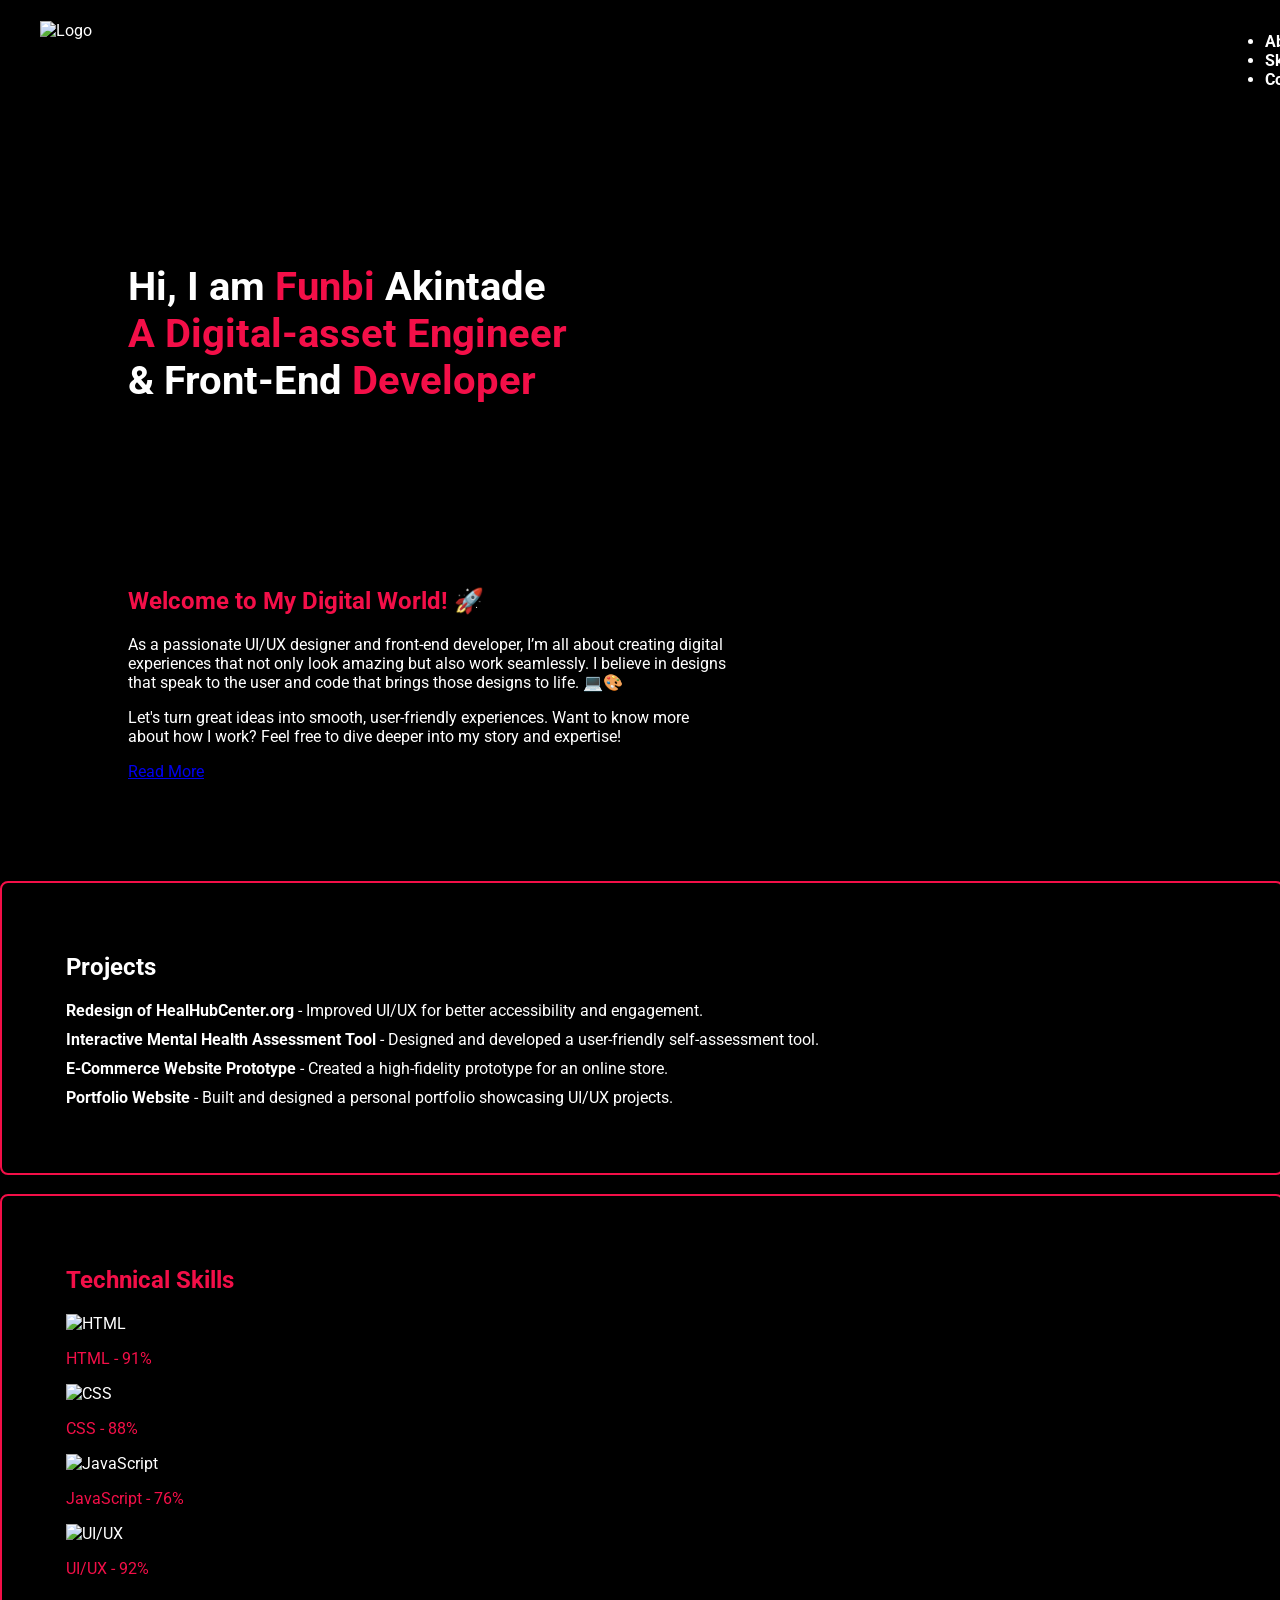
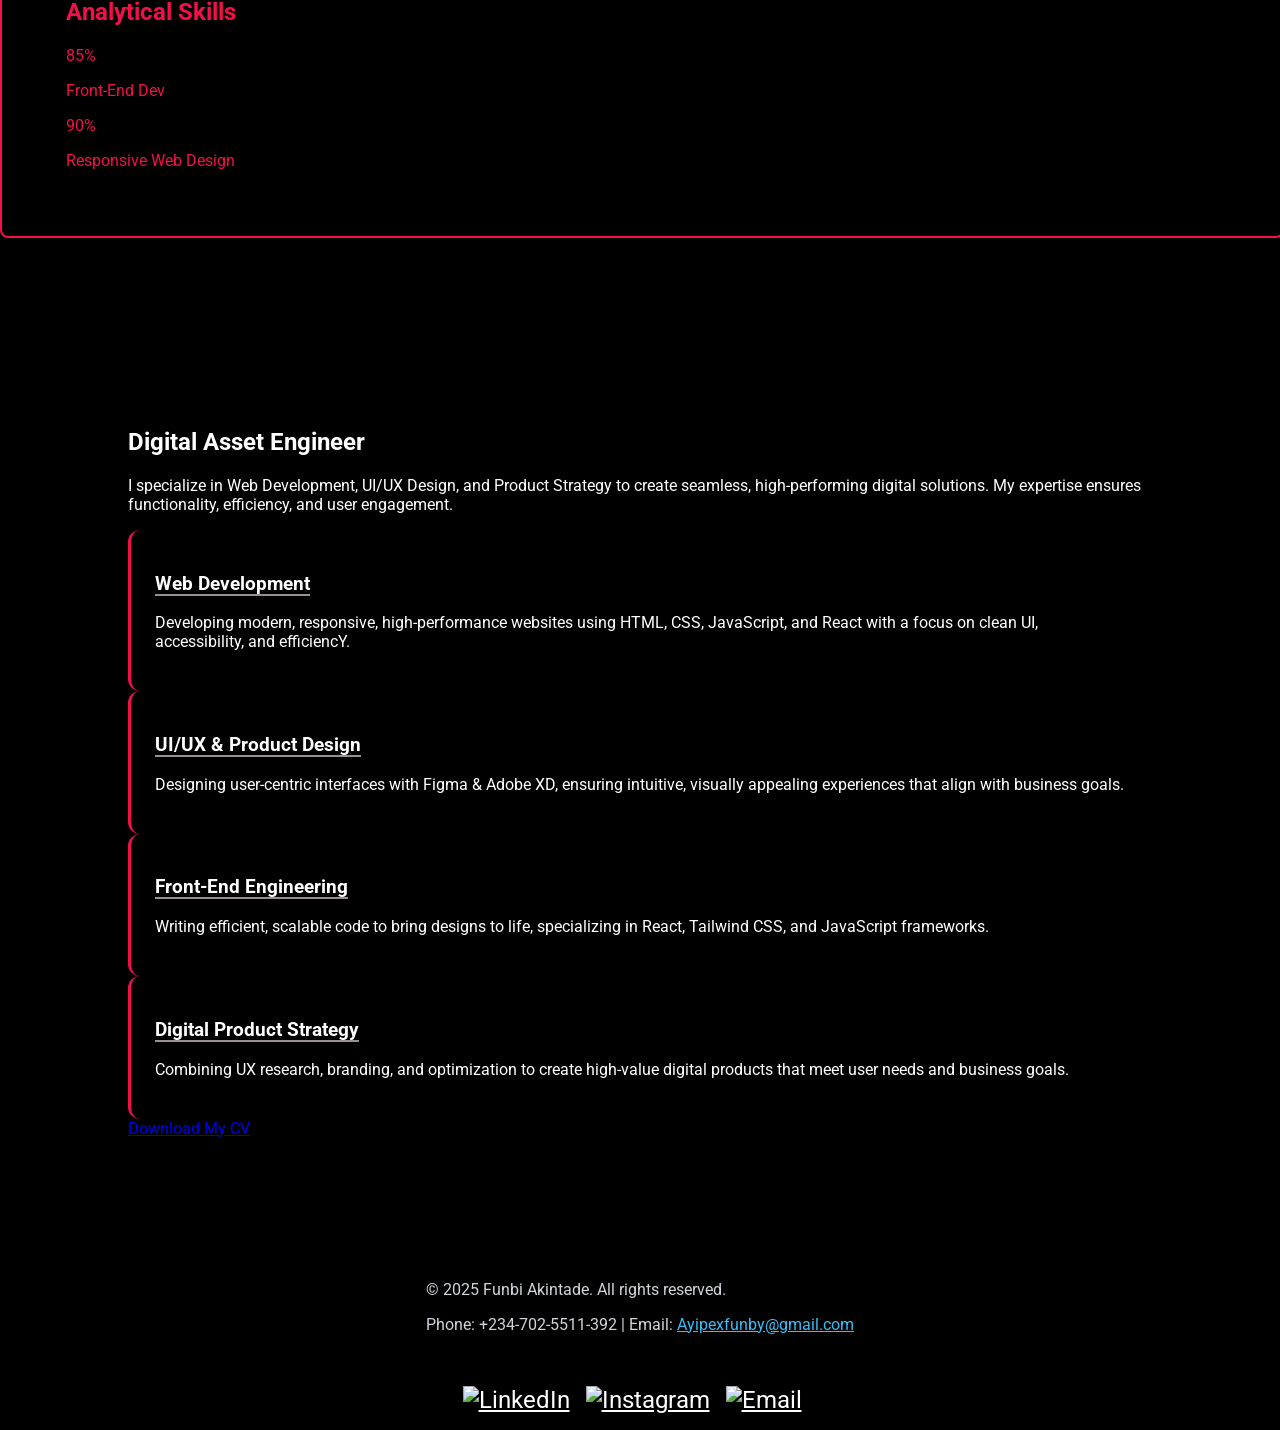
==== index.html @ 84644d9a "Updated CV layout and content in index and contact pages" ====
<!DOCTYPE html>
<html lang="en">

<head>
    <meta charset="UTF-8">
    <meta name="viewport" content="width=device-width, initial-scale=1.0">
    <meta name="description"
        content="Funbi Akintade - Digital Asset Engineer and Front-End Developer specializing in UI/UX and front-end design">
    <title>Funbi Akintade - Digital Assets Engineer</title>
    <link rel="stylesheet" href="https://cdnjs.cloudflare.com/ajax/libs/font-awesome/6.4.2/css/all.min.css">
    <link rel="stylesheet" href="https://fonts.googleapis.com/css2?family=Roboto:wght@300;400;500;700&display=swap">
    <script src="https://cdn.tailwindcss.com"></script>
    <style>
        @keyframes magic3d {
            0% {
                opacity: 0;
                transform: perspective(600px) rotateX(0deg) translateY(20px);
            }

            100% {
                opacity: 1;
                transform: perspective(600px) rotateX(0deg) translateY(0);
            }

        }

        /* Apply the new animation when the element becomes visible */
        .fade-in.visible {
            animation: magic3d 0.8s ease-out forwards;
        }

        html {
            scroll-behavior: smooth;
        }

        body {
            background-color: black;
            color: white;
            margin: 0;
            padding: 0;
            position: relative;
            font-family: 'Roboto', sans-serif;
        }

        .fade-in {
            opacity: 0;
            transform: translateY(20px);
            transition: opacity 0.8s ease-out, transform 0.8s ease-out;
        }

        .fade-in.visible {
            opacity: 1;
            transform: translateY(0);
        }

        .fixed-image-right {
            position: fixed;
            top: 10%;
            right: 5%;
            height: 70vh;
            width: auto;
            z-index: -1;
        }

        section {
            margin-top: 120px;
            padding: 50px 10%;
            text-align: left;
        }

        header {
            position: fixed;
            top: 0;
            width: 100%;
            background-color: black;
            padding: 16px 40px;
            z-index: 20;
            display: flex;
            justify-content: space-between;
            align-items: center;
            box-shadow: 0 4px 6px rgba(0, 0, 0, 0.3);
        }

        header img {
            height: 8rem;
            z-index: 21;
        }

        .navbar-left {
            display: flex;
            align-items: center;
            gap: 1.5rem;
            z-index: 21;
        }

        .navbar-left a {
            text-decoration: none;
            font-weight: bold;
            color: white;
        }

        .navbar-left a:hover {
            color: #f30f48;
        }

        .navbar-right {
            display: flex;
            align-items: center;
            gap: 1.5rem;
            z-index: 21;
        }

        .navbar-right a {
            text-decoration: none;
            font-weight: bold;
            color: white;
        }

        .navbar-right a:hover {
            color: #f30f48;
        }

        .intro-text {
            text-align: left;
            max-width: 700px;
            font-size: 2.5rem;
            font-weight: bold;
        }

        .intro-text .nigeria {
            color: #f30f48;
        }

        #about {
            background-color: black;
            color: white;
            padding: 80px 10%;
            margin-top: 0;
            position: relative;
            overflow: hidden;
            display: flex;
            align-items: flex-start;
            flex-direction: row;
        }

        #about img {
            position: relative;
            left: 0;
            top: 0;
            width: 250px;
            height: 200px;
            object-fit: cover;
            border-radius: 8px;
            box-shadow: 0 4px 6px rgba(0, 0, 0, 0.4);
            margin-right: 40px;
            transition: transform 0.3s ease-in-out;
        }

        #about img:hover {
            transform: scale(1.05);
        }

        #about .text-container {
            max-width: 600px;
        }

        footer {
            background-color: black;
            color: white;
            padding: 16px 40px;
            display: flex;
            justify-content: space-between;
            align-items: center;
            box-shadow: 0 4px 6px rgba(0, 0, 0, 0.3);
            margin-top: 60px;
            height: 80px;
            /* Same height as navbar */
        }

        footer .footer-logo {
            height: 50px;
        }

        footer .social-icons a {
            color: white;
            font-size: 1.5rem;
            margin-right: 1rem;
            transition: color 0.3s ease;
            transform: scale(1);
            transition: transform 0.3s ease, color 0.3s ease;
        }

        footer {
            flex-direction: column;
            align-items: center;
            min-height: 150px;
        }

        footer .social-icons a:hover {
            color: #38bdf8;
            transform: scale(1.2);
        }

        footer .footer-text {
            font-size: 1rem;
            max-width: 600px;
            color: #d1d5db;
        }

        footer .footer-text a {
            color: #38bdf8;
        }

        footer .footer-text a:hover {
            color: #f30f48;
        }

        #skills {
            background-color: #f30f48;
            /* Pink background */
            color: white;
            padding: 50px 5%;
            border-radius: 8px;
            box-shadow: 0 6px 12px rgba(0, 0, 0, 0.5);
            margin-top: 20px;
            width: 90%;
            max-width: 1200px;
            transition: transform 0.3s ease, box-shadow 0.3s ease;
        }

        #projects {
            background-color: #000000;
            /* Pink background */
            color: white;
            padding: 50px 5%;
            border-radius: 8px;
            box-shadow: 0 6px 12px rgba(0, 0, 0, 0.5);
            margin-top: 20px;
            width: 90%;
            max-width: 1200px;
            transition: transform 0.3s ease, box-shadow 0.3s ease;
        }

        #contact {
            background-color: #f30f48;
            /* Pink background */
            color: white;
            padding: 50px 5%;
            border-radius: 8px;
            box-shadow: 0 6px 12px rgba(0, 0, 0, 0.5);
            margin-top: 20px;
            width: 90%;
            max-width: 1200px;
            transition: transform 0.3s ease, box-shadow 0.3s ease;
        }

        .grid div {
            background-color: black;
            padding: 24px;
            border-radius: 12px;
            border-left: 3px solid #f30f48;
            transition: box-shadow 0.3s ease-in-out, transform 0.3s ease-in-out;
        }

        .grid div:hover {
            box-shadow: 0 0 20px #f30f48;
            transform: translateY(-5px);
        }

        .grid div h3 {
            text-decoration: underline;
            text-decoration-color: #998e92;
            text-underline-offset: 4px;
            text-decoration-thickness: 2px;
        }


        #contact:hover {
            transform: translateY(-10px);
            box-shadow: 0 12px 24px rgba(0, 0, 0, 0.6);
        }

        .social-icons {
            display: flex;
            justify-content: flex-start;
            margin-top: 20px;
        }

        .social-icons a {
            color: white;
            font-size: 2rem;
            margin-right: 15px;
            transition: color 0.3s ease;
        }

        .social-icons a:hover {
            color: #38bdf8;
        }

        .left-aligned-section {
            text-align: left;
            max-width: 700px;
        }

        .illuminate {

            box-shadow: 0 0 20px rgba(243, 15, 72, 0.6);
            transition: box-shadow 0.3s ease, transform 0.3s ease;
        }

        .illuminate:hover {
            /* Enhanced glow on hover */
            box-shadow: 0 0 30px rgba(243, 15, 72, 0.8);
            transform: translateY(-10px) scale(1.02);
        }

        /* Add some spacing around the text */
        #skills ul,
        #projects ul {
            list-style: none;
            padding: 0;
        }

        #skills li,
        #projects li {
            margin-bottom: 10px;
        }

        .fixed-image-right {
            position: fixed;
            top: 15%;
            right: 2%;
            height: 77vh;
            width: auto;
            z-index: -1;
        }

        /* For devices with width 768px or less */
        @media (max-width: 768px) {
            .fixed-image-right {
                height: 50vh;
                /* Reduced height for mobile */
                top: 20%;
                /* Adjust top position if needed */
                right: 5%;
                /* Adjust right position if needed */
            }
        }
    </style>
</head>

<body class="bg-black text-white">
    <header class="flex justify-between items-center transition-all">
        <div class="navbar-left">
            <img src="img/Black And White Minimalist Typography Personal Logo (1).png" alt="Logo" class="navbar-img"
                style="height: 5rem;">
        </div>
        <div class="navbar-right">
            <nav>
                <ul class="flex space-x-6">
                    <li><a href="about.html" class="text-white hover:text-blue-500 font-bold">About</a></li>
                    <li><a href="skill.html" class="text-white hover:text-blue-500 font-bold">Skills</a></li>
                    <li><a href="contact.html" class="text-white hover:text-blue-500 font-bold">Contact</a></li>
                </ul>
            </nav>

        </div>
    </header>


    <div class="absolute inset-0 bg-cover bg-center opacity-30 filter blur-sm"
        style="background-image: url('img/Empower\ Your\ Hustle_\ Boss\ Babe\ Aesthetic\ Inspiration✨💻.jpg');"></div>
    <div class="relative z-10 slide-up">
        <h1 class="text-5xl font-bold text-[#f30f48] mb-4 animate-pulse">Skills &amp; Expertise</h1>
        <p class="text-lg max-w-3xl mx-auto">



        <section class="h-[60vh] flex items-center justify-start pl-10">
            <h1 class="intro-text text-4xl md:text-5xl lg:text-6xl">
                Hi, I am <span class="nigeria">Funbi</span> <span class="text-white">Akintade</span><br>
                <span class="nigeria">A Digital-asset Engineer</span><br>
                & <span class="text-white">Front-End</span> <span class="nigeria">Developer</span>
            </h1>
        </section>

        <section id="about"
            class="fade-in relative w-full max-w-4xl mx-auto my-10 p-6 border-2 rounded-lg bg-gray-900/70 transition-transform transform hover:-translate-y-1 hover:shadow-xl"
            style="border-color: #f30f48;">

            <div class="text-container text-center md:text-left">
                <h2 class="text-3xl font-bold" style="color: #f30f48;">Welcome to My Digital World! 🚀</h2>

                <p class="text-lg mb-4">
                    As a passionate UI/UX designer and front-end developer, I’m all about creating digital experiences
                    that
                    not only look amazing but also work seamlessly. I believe in designs that speak to the user and code
                    that brings those designs to life. 💻🎨
                </p>
                <p class="text-lg mb-4">
                    Let's turn great ideas into smooth, user-friendly experiences. Want to know more about how I work?
                    Feel
                    free to dive deeper into my story and expertise!
                </p>
                <div class="mt-6">
                    <a href="about.html"
                        class="px-6 py-2 text-white font-semibold rounded-lg bg-[#f30f48] hover:bg-[#e02036] transition-colors">Read
                        More</a>

                </div>
            </div>
        </section>



        <section id="projects" class="left-aligned-section fade-in"
            style="border: 2px solid #f30f48; padding: 50px 5%; border-radius: 8px;">
            <h2 class="text-2xl font-semibold mb-4">Projects</h2>
            <ul class="space-y-3">
                <li><strong>Redesign of HealHubCenter.org</strong> - Improved UI/UX for better accessibility and
                    engagement.
                </li>
                <li><strong>Interactive Mental Health Assessment Tool</strong> - Designed and developed a user-friendly
                    self-assessment tool.</li>
                <li><strong>E-Commerce Website Prototype</strong> - Created a high-fidelity prototype for an online
                    store.
                </li>
                <li><strong>Portfolio Website</strong> - Built and designed a personal portfolio showcasing UI/UX
                    projects.
                </li>
            </ul>
        </section>
        <section id="skills" class="fade-in"
            style="background-color: black; border: 2px solid #f30f48; padding: 50px 5%; border-radius: 8px;">
            <div class="flex flex-col md:flex-row gap-10">
                <!-- Left Column: Technical Skills -->
                <div class="w-full md:w-1/2">
                    <h2 class="text-3xl font-bold mb-4 border-b-2 border-[#f30f48] inline-block"
                        style="color: #f30f48;">
                        Technical Skills</h2>
                    <div class="space-y-6">
                        <!-- HTML Skill -->
                        <div class="flex items-center space-x-4">
                            <div class="w-10 h-10 flex items-center justify-center bg-gray-700 rounded-full">
                                <img src="img/html.png" alt="HTML" class="w-6 h-6">
                            </div>
                            <div class="w-full">
                                <p class="font-bold" style="color: #f30f48;">HTML - 91%</p>
                                <div class="w-full bg-gray-600 rounded-full h-2">
                                    <div class="bg-[#f30f48] h-2 rounded-full" style="width: 91%;"></div>
                                </div>
                            </div>
                        </div>
                        <!-- CSS Skill -->
                        <div class="flex items-center space-x-4">
                            <div class="w-10 h-10 flex items-center justify-center bg-gray-700 rounded-full">
                                <img src="img/css.png" alt="CSS" class="w-6 h-6">
                            </div>
                            <div class="w-full">
                                <p class="font-bold" style="color: #f30f48;">CSS - 88%</p>
                                <div class="w-full bg-gray-600 rounded-full h-2">
                                    <div class="bg-[#f30f48] h-2 rounded-full" style="width: 88%;"></div>
                                </div>
                            </div>
                        </div>
                        <!-- JavaScript Skill -->
                        <div class="flex items-center space-x-4">
                            <div class="w-10 h-10 flex items-center justify-center bg-gray-700 rounded-full">
                                <img src="img/javascript.png" alt="JavaScript" class="w-6 h-6">
                            </div>
                            <div class="w-full">
                                <p class="font-bold" style="color: #f30f48;">JavaScript - 76%</p>
                                <div class="w-full bg-gray-600 rounded-full h-2">
                                    <div class="bg-[#f30f48] h-2 rounded-full" style="width: 76%;"></div>
                                </div>
                            </div>
                        </div>
                        <!-- UI/UX Skill -->
                        <div class="flex items-center space-x-4">
                            <div class="w-10 h-10 flex items-center justify-center bg-gray-700 rounded-full">
                                <img src="img/uiux.png" alt="UI/UX" class="w-6 h-6">
                            </div>
                            <div class="w-full">
                                <p class="font-bold" style="color: #f30f48;">UI/UX - 92%</p>
                                <div class="w-full bg-gray-600 rounded-full h-2">
                                    <div class="bg-[#f30f48] h-2 rounded-full" style="width: 92%;"></div>
                                </div>
                            </div>
                        </div>
                    </div>
                </div>
                <!-- Right Column: Analytical Skills -->
                <div class="w-full;// md:w-1/3">
                    <h2 class="text-3xl font-bold mb-4 border-b-2 border-[#f30f48] inline-block"
                        style="color: #f30f48;">
                        Analytical Skills</h2>
                    <div class="flex flex-wrap gap-6">
                        <!-- Skill Circle 1: Front-End Dev -->
                        <div class="flex flex-col items-center">
                            <div
                                class="w-20 h-20 rounded-full border-2 border-[#f30f48] shadow-xl flex items-center justify-center">
                                <span class="font-bold" style="color: #f30f48;">85%</span>
                            </div>
                            <p class="mt-2" style="color: #f30f48;">Front-End Dev</p>
                        </div>
                        <!-- Skill Circle 2: Responsive Web Design -->
                        <div class="flex flex-col items-center">
                            <div
                                class="w-20 h-20 rounded-full border-2 border-[#f30f48] shadow-xl flex items-center justify-center">
                                <span class="font-bold" style="color: #f30f48;">90%</span>
                            </div>
                            <p class="mt-2" style="color: #f30f48;">Responsive Web Design</p>
                        </div>
                    </div>
                </div>
            </div>
        </section>
        <!-- Digital Asset Engineer Section -->
        <section id="digital-asset-engineer" class="fade-in relative">

            <h2 class="text-4xl font-bold text-white text-center mb-6 uppercase tracking-wide">
                Digital Asset Engineer
            </h2>

            <p class="text-lg text-gray-300 text-center leading-relaxed max-w-3xl mx-auto">
                I specialize in Web Development, UI/UX Design, and Product Strategy to create seamless, high-performing
                digital solutions. My expertise ensures functionality, efficiency, and user engagement.
            </p>

            <!-- Expertise Section -->
            <div class="mt-8 grid grid-cols-1 md:grid-cols-2 gap-6 text-gray-300 text-lg">

                <div class="bg-black p-6 rounded-lg shadow-md border-l-2 border-[#f30f48]">
                    <h3 class="text-xl font-semibold text-white mb-2">Web Development</h3>
                    <p>
                        Developing modern, responsive, high-performance websites using HTML, CSS, JavaScript, and
                        React with a focus on clean UI, accessibility, and efficiencY.
                    </p>
                </div>

                <div class="bg-black p-6 rounded-lg shadow-md border-l-2 border-[#f30f48]">
                    <h3 class="text-xl font-semibold text-white mb-2">UI/UX & Product Design</h3>
                    <p>
                        Designing user-centric interfaces with Figma & Adobe XD, ensuring intuitive, visually
                        appealing experiences that align with business goals.
                    </p>
                </div>


                <div class="bg-black p-6 rounded-lg shadow-md border-l-2 border-[#f30f48]">
                    <h3 class="text-xl font-semibold text-white mb-2">Front-End Engineering</h3>
                    <p>
                        Writing efficient, scalable code to bring designs to life, specializing in React, Tailwind
                        CSS, and JavaScript frameworks.
                    </p>
                </div>


                <div class="bg-black p-6 rounded-lg shadow-md border-l-2 border-[#f30f48]">
                    <h3 class="text-xl font-semibold text-white mb-2">Digital Product Strategy</h3>
                    <p>
                        Combining UX research, branding, and optimization to create high-value digital products that
                        meet user needs and business goals.
                    </p>
                </div>
            </div>


            <div class="text-center mt-8">
                <a href="cv.file/Funbi_Akintade_CV_2025.pdf" download
                    class="inline-block bg-[#f30f48] text-white px-6 py-3 rounded-lg font-semibold hover:bg-[#e02036] transition duration-300">
                    Download My CV
                </a>
            </div>
        </section>


        <footer class="mt-10 bg-black text-center py-2 border-t border-black">
            <div class="footer-text mb-2">
                <p>&copy; 2025 Funbi Akintade. All rights reserved.</p>
                <p>Phone: +234-702-5511-392 | Email: <a href="mailto:Ayipexfunby@gmail.com"
                        class="text-[#f30f48] hover:text-[#f30f48]">Ayipexfunby@gmail.com</a></p>
            </div>
            <div class="social-icons flex justify-center space-x-6">
                <a href="https://www.linkedin.com/in/funbi-akintade-59a4ba237" target="_blank"
                    class="hover:text-[#f30f48]">
                    <img src="https://img.icons8.com/ios-filled/40/ffffff/linkedin.png" alt="LinkedIn" />
                </a>
                <a href="https://www.instagram.com/oluwafunbilayorr" target="_blank" class="hover:text-[#f30f48]">
                    <img src="https://img.icons8.com/ios-filled/40/ffffff/instagram-new.png" alt="Instagram" />
                </a>
                <a href="mailto:Ayipexfunby@gmail.com" class="hover:text-[#f30f48]">
                    <img src="https://img.icons8.com/ios-filled/40/ffffff/email.png" alt="Email" />
                </a>
            </div>
        </footer>

        <script>
            document.addEventListener("DOMContentLoaded", function () {
                const fadeElements = document.querySelectorAll(".fade-in");
                const observer = new IntersectionObserver(entries => {
                    entries.forEach(entry => {
                        if (entry.isIntersecting) {
                            entry.target.classList.add("visible");
                        }
                    });
                }, { threshold: 0.2 });

                fadeElements.forEach(element => {
                    observer.observe(element);
                });
            });
        </script>

</body>

</html>
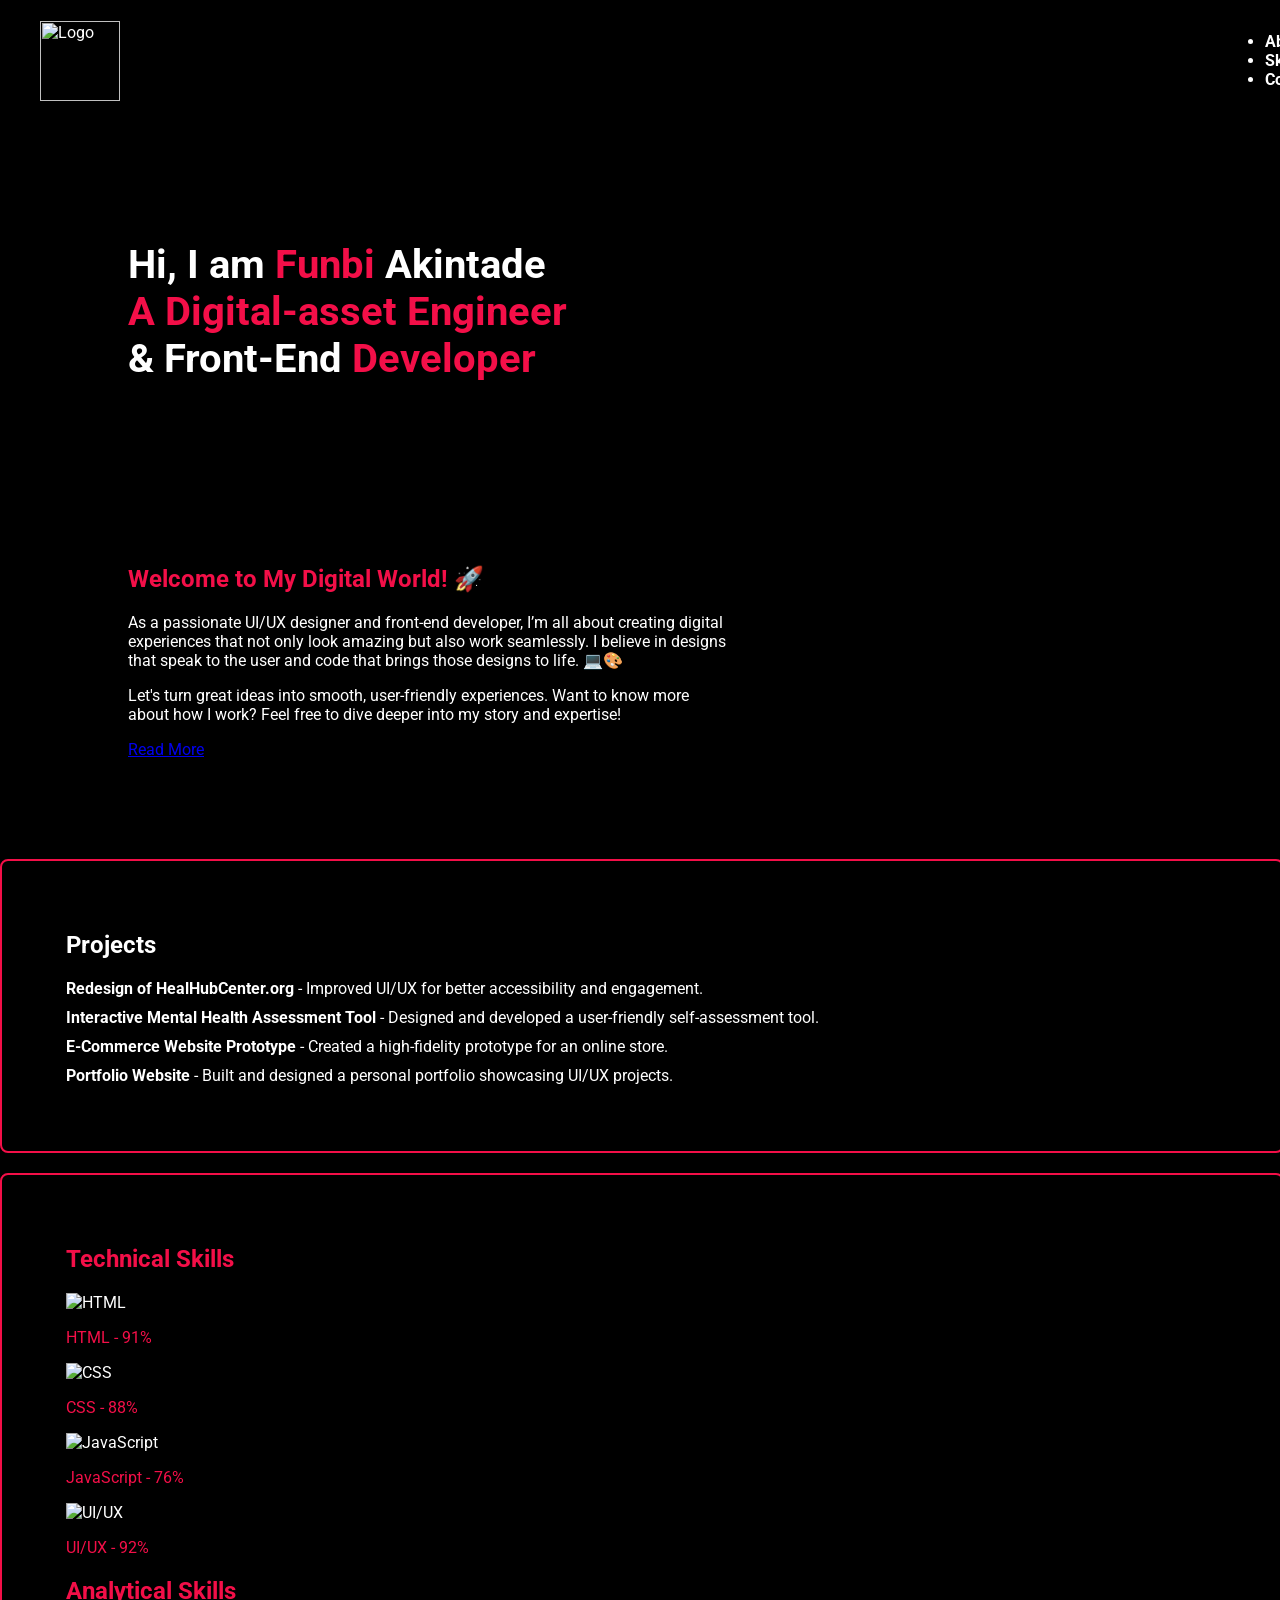
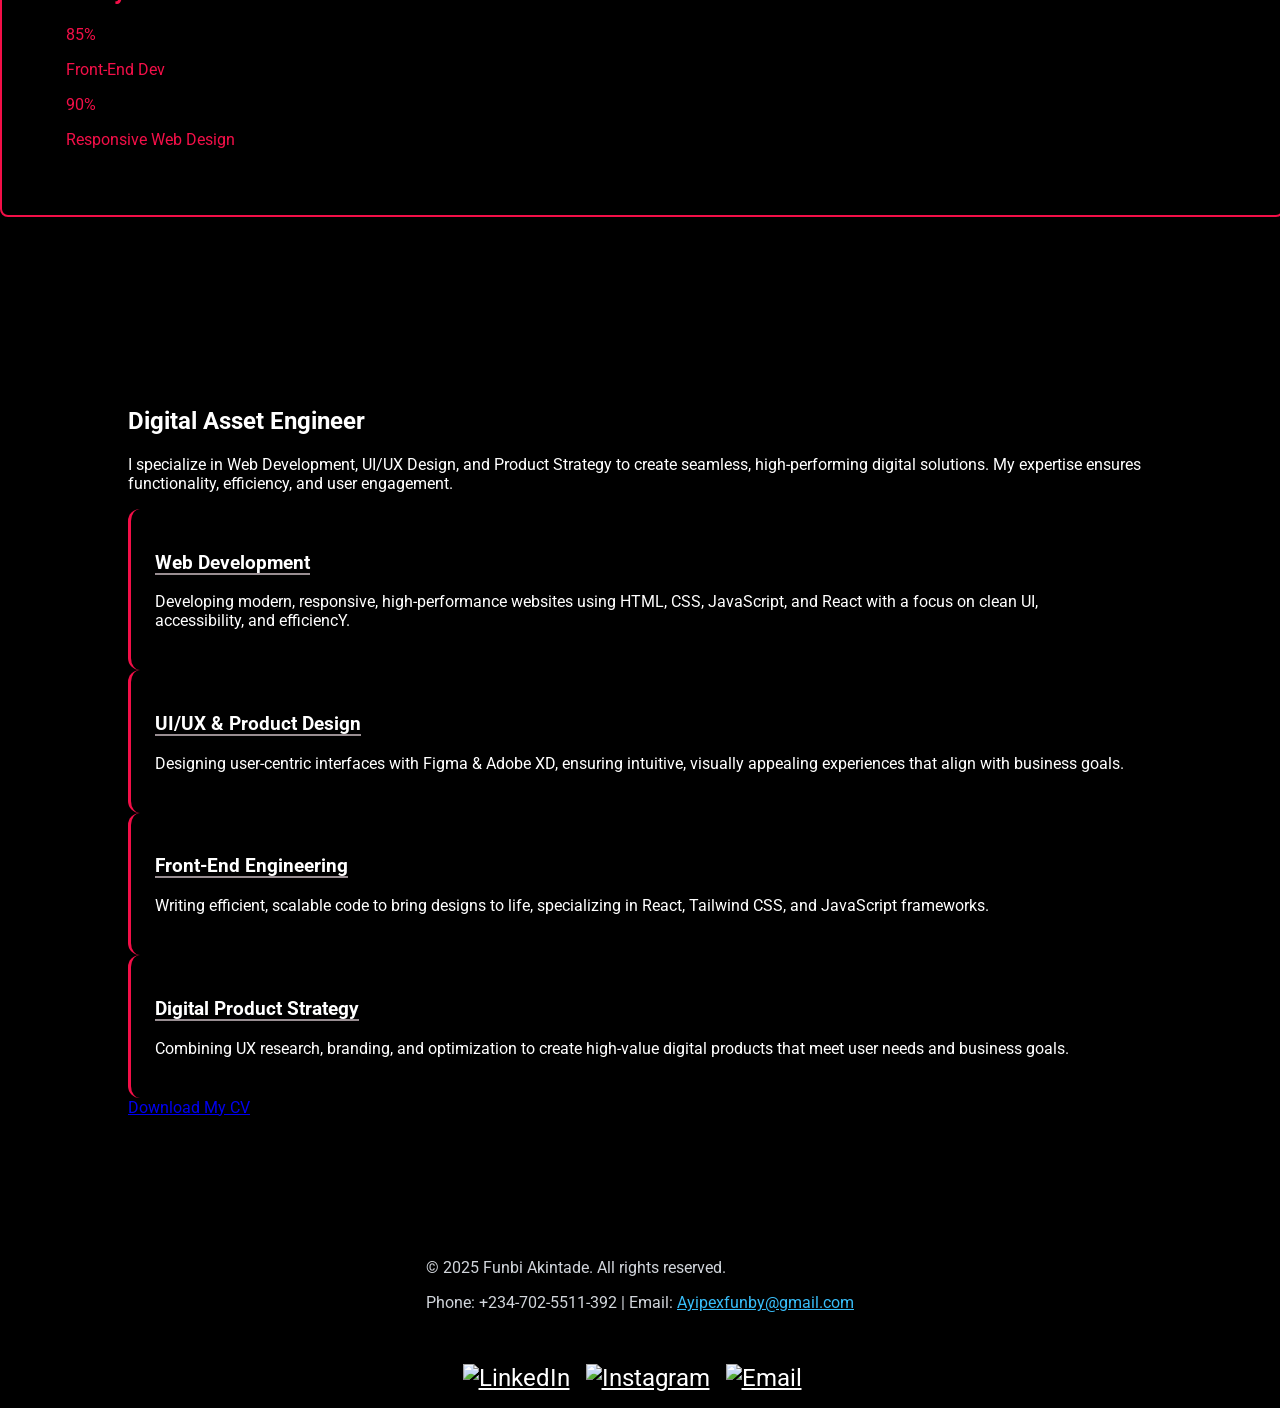
==== commit 3d389ac9: "Update index.html with Open Graph meta tags" ====
--- a/index.html
+++ b/index.html
@@ -1,12 +1,21 @@
-<!DOCTYPE html>
-<html lang="en">
-
 <head>
     <meta charset="UTF-8">
     <meta name="viewport" content="width=device-width, initial-scale=1.0">
+
+    <title>Funbi Akintade | UI/UX Designer & Front-End Developer</title>
     <meta name="description"
-        content="Funbi Akintade - Digital Asset Engineer and Front-End Developer specializing in UI/UX and front-end design">
-    <title>Funbi Akintade - Digital Assets Engineer</title>
+        content="Welcome to Funbi Akintade’s portfolio. Explore her creative journey through UI/UX design, front-end development, and digital strategy.">
+
+    <!-- 🔥 Open Graph Meta Tags -->
+    <meta property="og:title" content="Funbi Akintade | UI/UX Designer & Front-End Developer" />
+    <meta property="og:description"
+        content="Welcome to my digital playground—showcasing my design thinking, front-end skills, and creative process." />
+    <meta property="og:image"
+        content="https://boisterous-meerkat-45f2ab.netlify.app/img/Black%20And%20White%20Minimalist%20Typography%20Personal%20Logo%20(1).png" />
+    <meta property="og:url" content="https://boisterous-meerkat-45f2ab.netlify.app/" />
+    <meta property="og:type" content="website" />
+    <meta name="twitter:card" content="summary_large_image" />
+
     <link rel="stylesheet" href="https://cdnjs.cloudflare.com/ajax/libs/font-awesome/6.4.2/css/all.min.css">
     <link rel="stylesheet" href="https://fonts.googleapis.com/css2?family=Roboto:wght@300;400;500;700&display=swap">
     <script src="https://cdn.tailwindcss.com"></script>
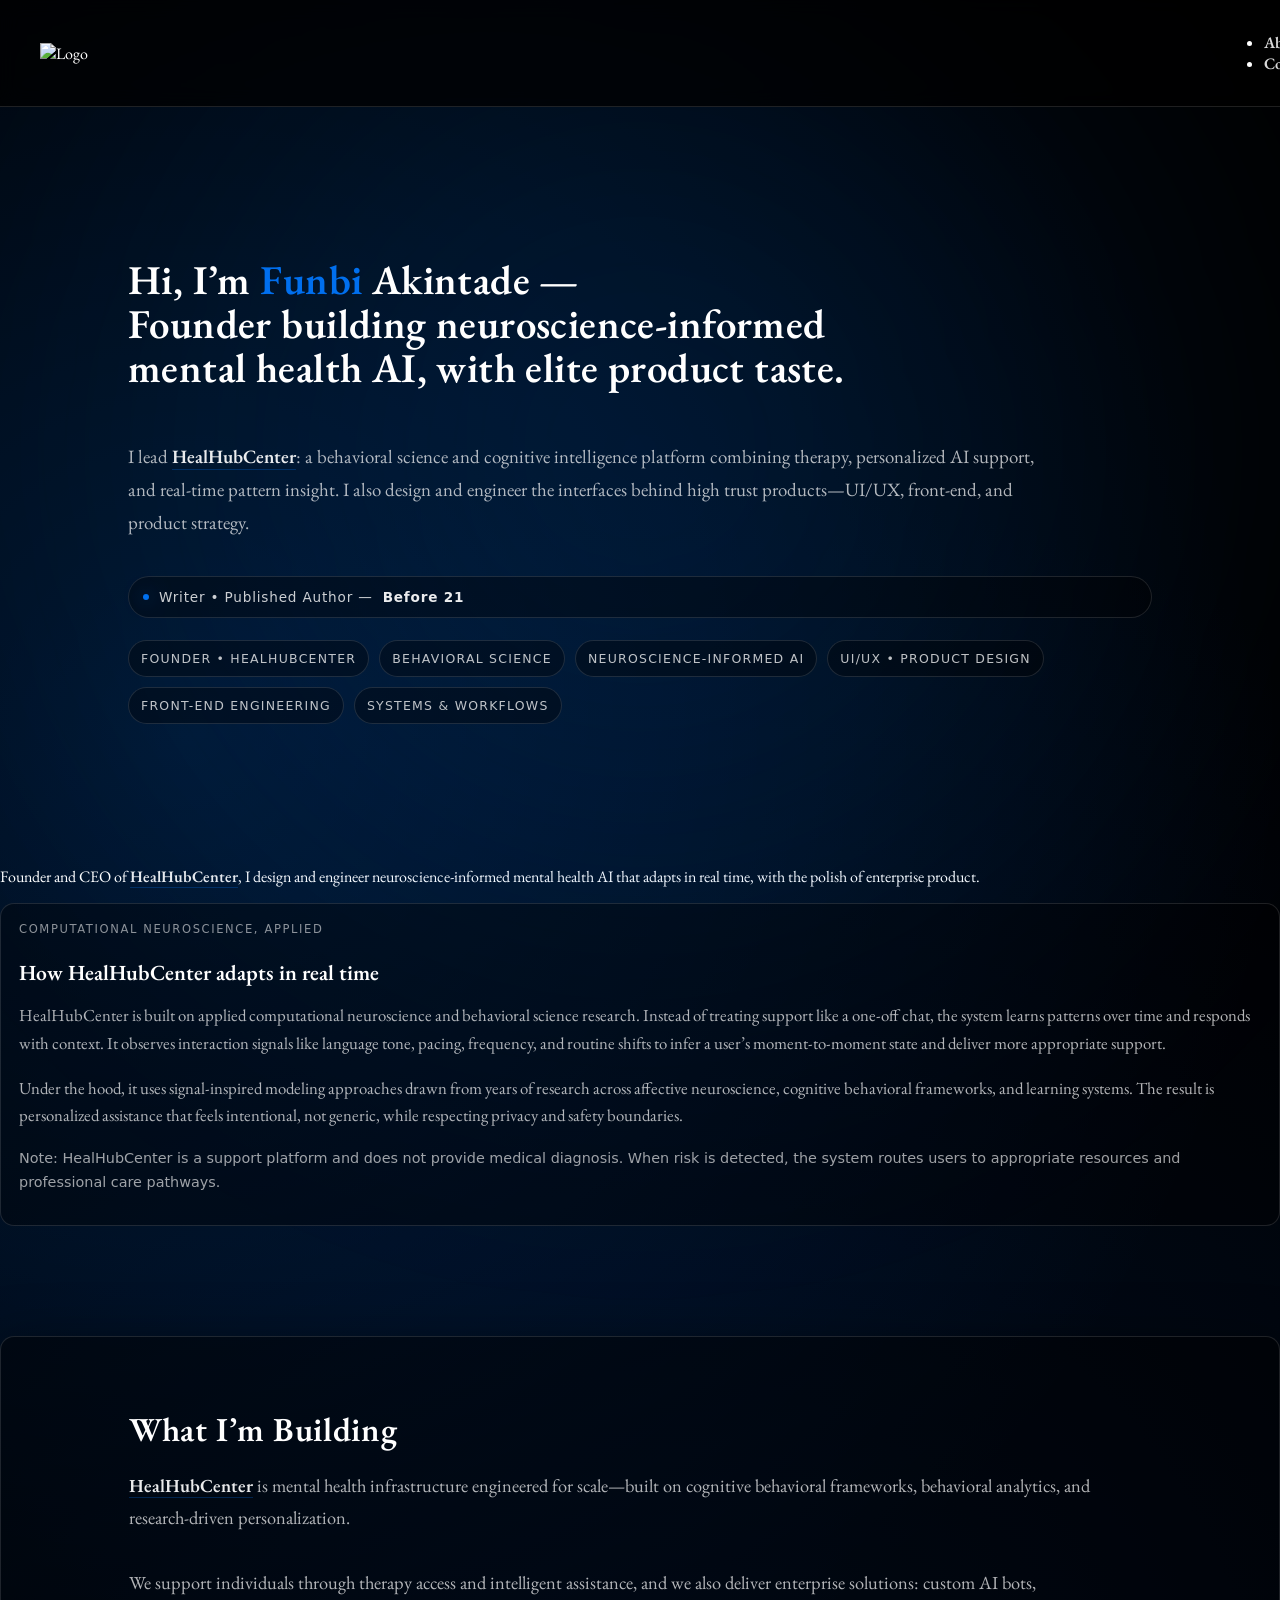
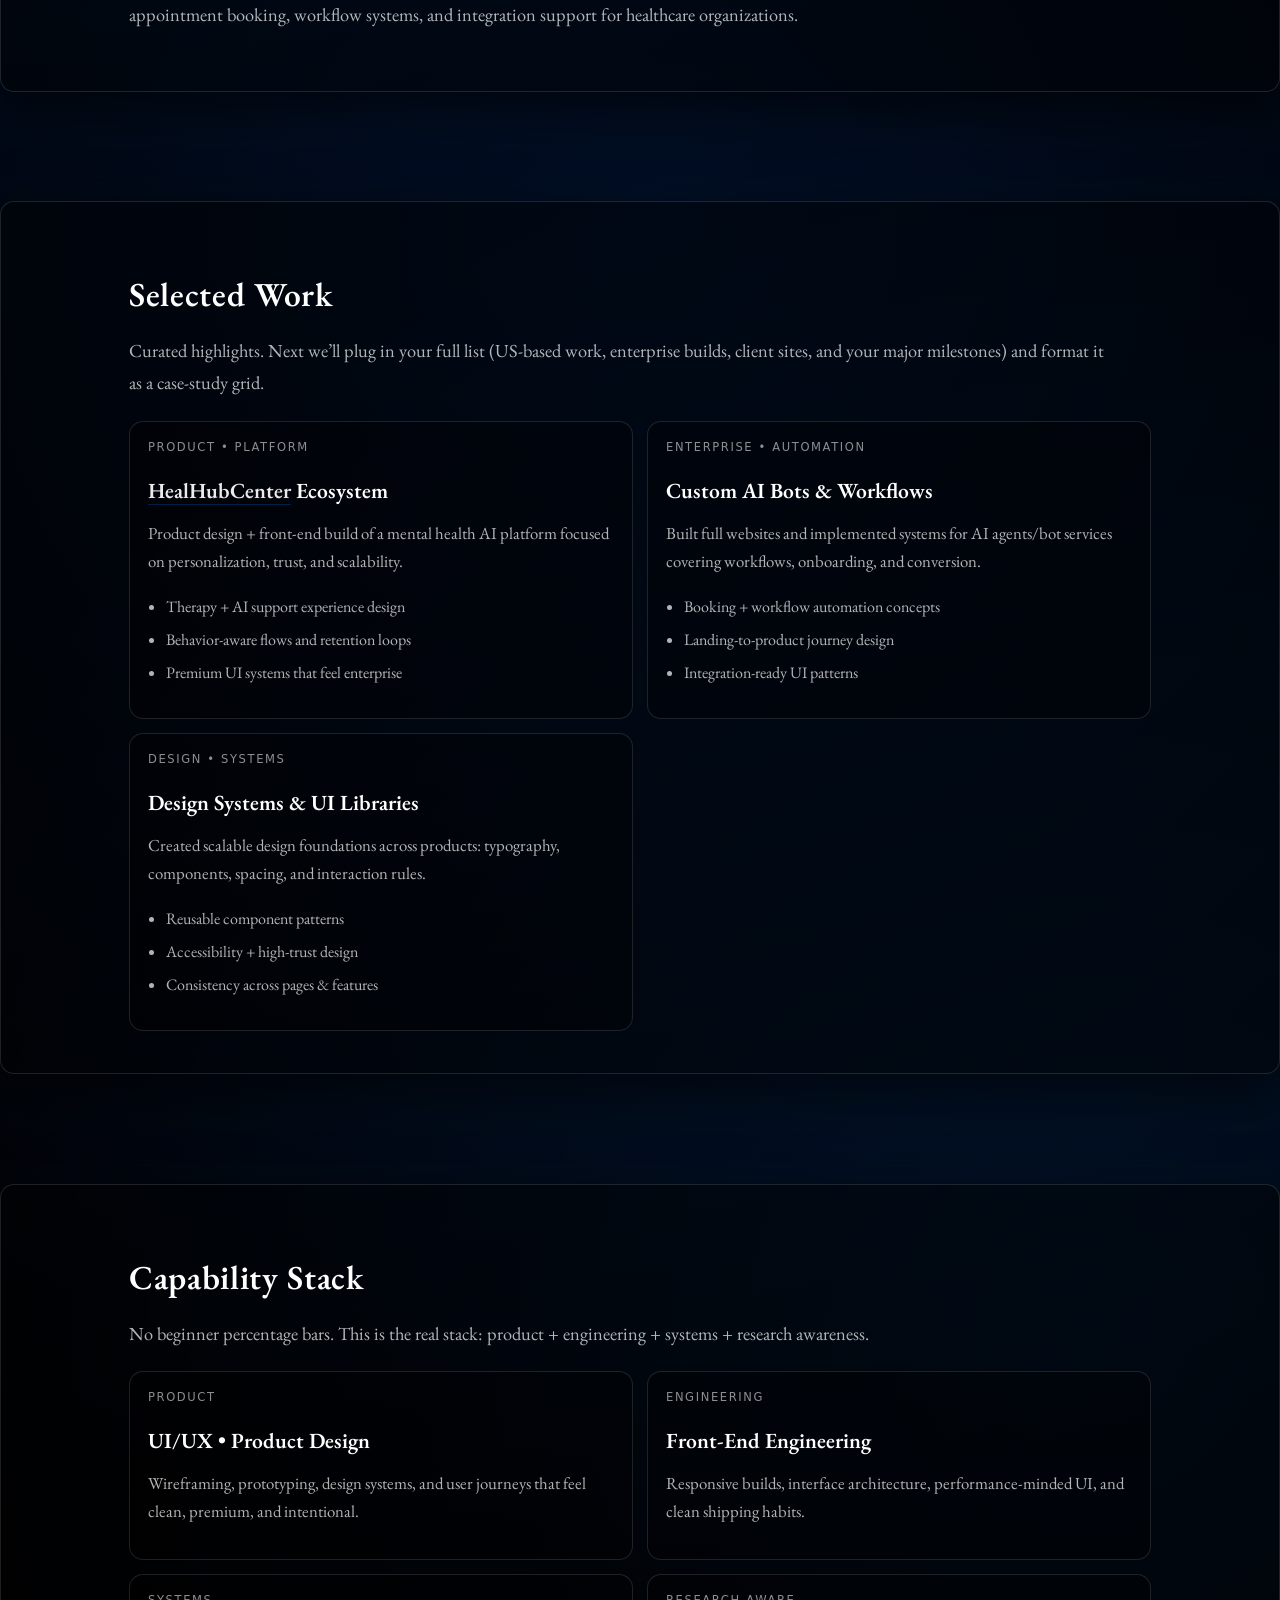
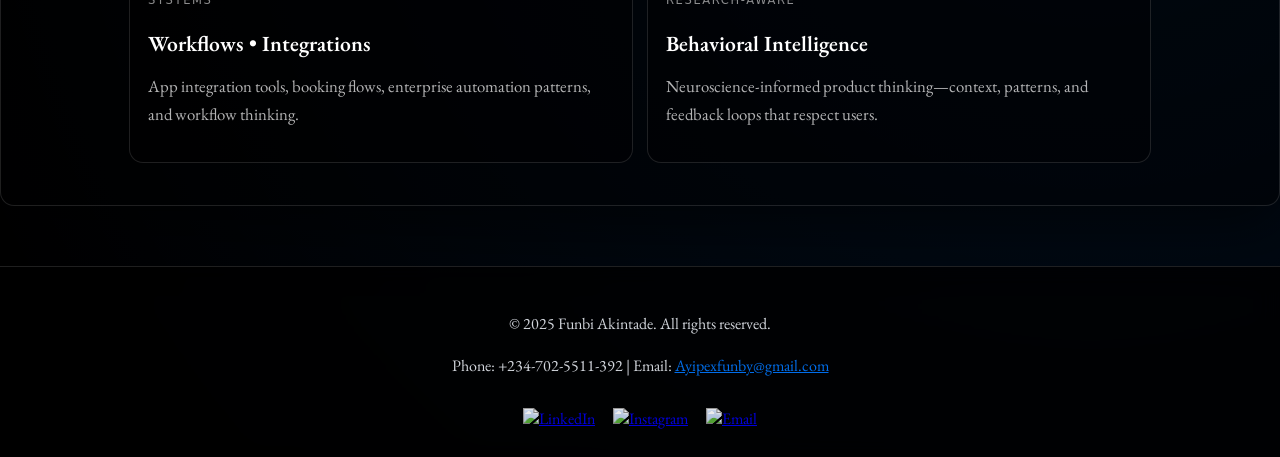
==== commit b9cd8cf9: "Premium portfolio update: redesign, refined positioning, removed skills page" ====
--- a/index.html
+++ b/index.html
@@ -1,626 +1,602 @@
+<!DOCTYPE html>
+<html lang="en">
+
 <head>
-    <meta charset="UTF-8">
-    <meta name="viewport" content="width=device-width, initial-scale=1.0">
-
-    <title>Funbi Akintade | UI/UX Designer & Front-End Developer</title>
-    <meta name="description"
-        content="Welcome to Funbi Akintade’s portfolio. Explore her creative journey through UI/UX design, front-end development, and digital strategy.">
-
-    <!-- 🔥 Open Graph Meta Tags -->
-    <meta property="og:title" content="Funbi Akintade | UI/UX Designer & Front-End Developer" />
-    <meta property="og:description"
-        content="Welcome to my digital playground—showcasing my design thinking, front-end skills, and creative process." />
-    <meta property="og:image"
-        content="https://boisterous-meerkat-45f2ab.netlify.app/img/Black%20And%20White%20Minimalist%20Typography%20Personal%20Logo%20(1).png" />
-    <meta property="og:url" content="https://boisterous-meerkat-45f2ab.netlify.app/" />
-    <meta property="og:type" content="website" />
-    <meta name="twitter:card" content="summary_large_image" />
-
-    <link rel="stylesheet" href="https://cdnjs.cloudflare.com/ajax/libs/font-awesome/6.4.2/css/all.min.css">
-    <link rel="stylesheet" href="https://fonts.googleapis.com/css2?family=Roboto:wght@300;400;500;700&display=swap">
-    <script src="https://cdn.tailwindcss.com"></script>
-    <style>
-        @keyframes magic3d {
-            0% {
-                opacity: 0;
-                transform: perspective(600px) rotateX(0deg) translateY(20px);
-            }
-
-            100% {
-                opacity: 1;
-                transform: perspective(600px) rotateX(0deg) translateY(0);
-            }
-
+  <meta charset="UTF-8" />
+  <meta name="viewport" content="width=device-width, initial-scale=1.0" />
+
+  <title>Funbi Akintade | Founder • Product Designer • Front-End Engineer</title>
+  <meta name="google-site-verification" content="L7kqDqsssoVlvR71EYZi9yOkq6fzVIiSiodDlhVPg2o" />
+  <meta name="description"
+    content="Funbi Akintade is the founder of HealHubCenter—building neuroscience-informed mental health AI. Product design, UI/UX, front-end engineering, and behavioral intelligence systems." />
+
+  <meta property="og:title" content="Funbi Akintade | Founder • Product Designer • Front-End Engineer" />
+  <meta property="og:description"
+    content="Founder of HealHubCenter, building neuroscience-informed mental health AI. Product design, UI/UX, and front-end engineering—crafted with enterprise taste." />
+  <meta property="og:image"
+    content="https://boisterous-meerkat-45f2ab.netlify.app/img/Black%20And%20White%20Minimalist%20Typography%20Personal%20Logo%20(1).png" />
+  <meta property="og:url" content="https://boisterous-meerkat-45f2ab.netlify.app/" />
+  <meta property="og:type" content="website" />
+  <meta name="twitter:card" content="summary_large_image" />
+
+  <link rel="stylesheet" href="https://cdnjs.cloudflare.com/ajax/libs/font-awesome/6.4.2/css/all.min.css" />
+
+  <!-- ✅ Garamond -->
+  <link rel="stylesheet" href="https://fonts.googleapis.com/css2?family=EB+Garamond:wght@400;500;600;700&display=swap" />
+
+  <script src="https://cdn.tailwindcss.com"></script>
+
+  <style>
+    html { scroll-behavior: smooth; }
+
+    :root {
+      --bg: #000000;
+      --border: rgba(255, 255, 255, 0.12);
+      --border2: rgba(255, 255, 255, 0.18);
+      --text-dim: rgba(255, 255, 255, 0.7);
+      --text-faint: rgba(255, 255, 255, 0.5);
+
+      --blue: rgba(0, 119, 255, 0.92);
+      --blueA: rgba(0, 119, 255, 0.18);
+      --blueB: rgba(0, 119, 255, 0.12);
+      --blueC: rgba(0, 60, 150, 0.25);
+    }
+
+    body {
+      background:
+        radial-gradient(circle at 15% 20%, var(--blueA), transparent 35%),
+        radial-gradient(circle at 85% 80%, var(--blueB), transparent 40%),
+        radial-gradient(circle at 50% 50%, var(--blueC), #000 70%);
+      background-color: var(--bg);
+      color: white;
+      margin: 0;
+      padding: 0;
+      position: relative;
+      font-family: 'EB Garamond', serif;
+      overflow-x: hidden;
+    }
+
+    /* moving glow */
+    body::before {
+      content: "";
+      position: fixed;
+      inset: -30%;
+      background: radial-gradient(circle, rgba(0, 119, 255, 0.15) 0%, transparent 60%);
+      animation: floatGlow 18s ease-in-out infinite alternate;
+      pointer-events: none;
+      z-index: 0;
+      filter: blur(120px);
+    }
+
+    @keyframes floatGlow {
+      0% { transform: translate(-10%, -10%) scale(1); }
+      50% { transform: translate(10%, 5%) scale(1.1); }
+      100% { transform: translate(0%, 15%) scale(1); }
+    }
+
+    /* Header */
+    header {
+      position: fixed;
+      top: 0;
+      width: 100%;
+      background: rgba(0, 0, 0, 0.75);
+      backdrop-filter: blur(10px);
+      padding: 16px 40px;
+      z-index: 20;
+      display: flex;
+      justify-content: space-between;
+      align-items: center;
+      border-bottom: 1px solid var(--border);
+    }
+
+    header img { height: 5rem; z-index: 21; }
+
+    .navbar-right a {
+      text-decoration: none;
+      font-weight: 600;
+      color: rgba(255, 255, 255, 0.85);
+      letter-spacing: 0.02em;
+    }
+
+    .navbar-right a:hover { color: var(--blue); }
+
+    section {
+      margin-top: 110px;
+      padding: 52px 10%;
+      position: relative;
+      z-index: 1;
+    }
+
+    /* Animation system (re-triggers) */
+    .fx {
+      opacity: 0;
+      transform: translateY(22px);
+      transition: opacity 0.7s cubic-bezier(0.16, 1, 0.3, 1),
+                  transform 0.7s cubic-bezier(0.16, 1, 0.3, 1);
+      will-change: opacity, transform;
+    }
+
+    .fx.in {
+      opacity: 1;
+      transform: translateY(0);
+    }
+
+    .fx-left { transform: translateX(-22px); }
+    .fx-right { transform: translateX(22px); }
+    .fx-left.in, .fx-right.in { transform: translateX(0); }
+
+    /* HERO */
+    .hero {
+      min-height: 72vh;
+      display: flex;
+      flex-direction: column;
+      justify-content: center;
+      padding-top: 40px;
+    }
+
+    /* ✅ reduced size */
+    .intro-text {
+      max-width: 920px;
+      font-size: clamp(1.7rem, 3.2vw, 2.7rem); /* smaller + controlled */
+      font-weight: 600;
+      line-height: 1.08;
+      letter-spacing: 0.01em;
+    }
+
+    .accent { color: var(--blue); }
+
+    .hero-sub {
+      max-width: 920px;
+      margin-top: 16px;
+      font-size: 1.18rem;
+      line-height: 1.75;
+      color: var(--text-dim);
+    }
+
+    .hero-tags {
+      margin-top: 22px;
+      display: flex;
+      flex-wrap: wrap;
+      gap: 10px;
+    }
+
+    .tag {
+      font-family: system-ui, -apple-system, Segoe UI, Roboto, Arial, sans-serif;
+      font-size: 0.78rem;
+      letter-spacing: 0.1em;
+      text-transform: uppercase;
+      padding: 10px 12px;
+      border-radius: 999px;
+      border: 1px solid var(--border);
+      background: rgba(0, 0, 0, 0.35);
+      color: rgba(255, 255, 255, 0.75);
+      transition: transform 0.2s ease, border-color 0.2s ease;
+    }
+
+    .tag:hover {
+      transform: translateY(-2px);
+      border-color: var(--border2);
+    }
+
+    /* Clickable HealHubCenter styling */
+    .brand-link {
+      color: rgba(255, 255, 255, 0.92);
+      text-decoration: none;
+      border-bottom: 1px solid rgba(0, 119, 255, 0.25);
+      transition: color 0.2s ease, border-color 0.2s ease;
+      font-weight: 600;
+    }
+    .brand-link:hover {
+      color: var(--blue);
+      border-color: rgba(0, 119, 255, 0.6);
+    }
+
+    /* Glass panel */
+    .panel {
+      background: rgba(0, 0, 0, 0.45);
+      border: 1px solid var(--border);
+      border-radius: 14px;
+      padding: 42px 10%;
+      box-shadow: 0 18px 60px rgba(0, 0, 0, 0.6);
+      position: relative;
+      overflow: hidden;
+    }
+
+    .panel::after {
+      content: "";
+      position: absolute;
+      inset: -40%;
+      background: linear-gradient(110deg, transparent 40%, rgba(255,255,255,0.06) 50%, transparent 60%);
+      transform: translateX(-60%) rotate(2deg);
+      opacity: 0;
+      pointer-events: none;
+      animation: shimmerSweep 8s ease-in-out infinite;
+    }
+
+    @keyframes shimmerSweep {
+      0% { transform: translateX(-60%) rotate(2deg); opacity: 0; }
+      12% { opacity: 0.18; }
+      20% { opacity: 0.06; }
+      45% { transform: translateX(60%) rotate(2deg); opacity: 0; }
+      100% { transform: translateX(60%) rotate(2deg); opacity: 0; }
+    }
+
+    .section-title {
+      font-size: 2.1rem;
+      font-weight: 600;
+      margin-bottom: 10px;
+      letter-spacing: 0.02em;
+    }
+
+    .section-sub {
+      font-size: 1.15rem;
+      color: var(--text-dim);
+      line-height: 1.75;
+      max-width: 980px;
+    }
+
+    /* Card grid */
+    .grid {
+      margin-top: 22px;
+      display: grid;
+      grid-template-columns: repeat(12, 1fr);
+      gap: 14px;
+    }
+
+    .card {
+      grid-column: span 6;
+      background: rgba(0, 0, 0, 0.35);
+      border: 1px solid var(--border);
+      border-radius: 14px;
+      padding: 18px 18px 16px;
+      transition: transform 0.22s ease, border-color 0.22s ease, box-shadow 0.22s ease;
+      position: relative;
+      overflow: hidden;
+    }
+
+    .card:hover {
+      transform: translateY(-6px);
+      border-color: var(--border2);
+      box-shadow: 0 18px 55px rgba(0, 0, 0, 0.7);
+    }
+
+    .card .kicker {
+      font-family: system-ui, -apple-system, Segoe UI, Roboto, Arial, sans-serif;
+      font-size: 0.72rem;
+      letter-spacing: 0.14em;
+      text-transform: uppercase;
+      color: rgba(255, 255, 255, 0.55);
+      margin-bottom: 8px;
+    }
+
+    .card h3 {
+      font-size: 1.35rem;
+      font-weight: 600;
+      margin-bottom: 8px;
+    }
+
+    .card p {
+      color: var(--text-dim);
+      line-height: 1.65;
+      font-size: 1.05rem;
+    }
+
+    .card ul {
+      margin-top: 10px;
+      padding-left: 18px;
+      color: var(--text-dim);
+      line-height: 1.7;
+    }
+
+    .card li { margin-bottom: 6px; }
+
+    /* Book callout */
+    .book {
+      margin-top: 18px;
+      display: inline-flex;
+      align-items: center;
+      gap: 10px;
+      padding: 12px 14px;
+      border: 1px solid var(--border);
+      border-radius: 999px;
+      background: rgba(0,0,0,0.35);
+      color: rgba(255,255,255,0.8);
+      font-family: system-ui, -apple-system, Segoe UI, Roboto, Arial, sans-serif;
+      font-size: 0.85rem;
+      letter-spacing: 0.06em;
+    }
+
+    .book strong { color: rgba(255,255,255,0.92); font-weight: 700; }
+    .book .dot {
+      width: 6px; height: 6px; border-radius: 999px; background: var(--blue);
+      box-shadow: 0 0 18px rgba(0,119,255,0.6);
+    }
+
+    /* Footer */
+    footer {
+      margin-top: 60px;
+      padding: 28px 40px;
+      background: rgba(0, 0, 0, 0.75);
+      backdrop-filter: blur(10px);
+      border-top: 1px solid var(--border);
+      display: flex;
+      flex-direction: column;
+      align-items: center;
+      gap: 14px;
+      position: relative;
+      z-index: 2;
+    }
+
+    footer .footer-text {
+      font-size: 1rem;
+      max-width: 900px;
+      color: #d1d5db;
+      text-align: center;
+      line-height: 1.6;
+    }
+
+    footer .footer-text a { color: var(--blue); }
+    footer .footer-text a:hover { color: rgba(255,255,255,0.9); }
+
+    .social-icons { display: flex; justify-content: center; gap: 18px; }
+
+    .social-icons a img {
+      width: 34px;
+      height: 34px;
+      opacity: 0.92;
+      transition: transform 0.2s ease, opacity 0.2s ease;
+    }
+
+    .social-icons a:hover img {
+      transform: translateY(-2px) scale(1.05);
+      opacity: 1;
+    }
+
+    @media (max-width: 900px) {
+      .card { grid-column: span 12; }
+      section { padding: 46px 7%; }
+      header { padding: 14px 18px; }
+      header img { height: 4.3rem; }
+      .panel { padding: 34px 7%; }
+      .hero { min-height: 74vh; }
+    }
+  </style>
+</head>
+
+<body class="bg-black text-white">
+  <header class="flex justify-between items-center transition-all">
+    <div class="navbar-left">
+      <img src="img/Black And White Minimalist Typography Personal Logo (1).png" alt="Logo" class="navbar-img" />
+    </div>
+    <div class="navbar-right">
+      <nav>
+        <ul class="flex space-x-6">
+          <li><a href="about.html">About</a></li>
+           <li><a href="contact.html">Contact</a></li>
+        </ul>
+      </nav>
+    </div>
+  </header>
+
+  <!-- HERO -->
+  <section class="hero fx" data-fx="hero">
+    <h1 class="intro-text">
+      Hi, I’m <span class="accent">Funbi</span> Akintade —<br />
+      Founder building neuroscience-informed<br />
+      mental health AI, with elite product taste.
+    </h1>
+
+    <p class="hero-sub">
+      I lead
+      <a class="brand-link healhub-link" href="https://www.healhubcenter.com" rel="noopener">HealHubCenter</a>:
+      a behavioral science and cognitive intelligence platform combining therapy, personalized AI support, and real-time pattern insight.
+      I also design and engineer the interfaces behind high trust products—UI/UX, front-end, and product strategy.
+    </p>
+
+    <!-- Published Book -->
+    <div class="book">
+      <span class="dot"></span>
+      Writer • Published Author — <strong>Before 21</strong>
+    </div>
+
+    <div class="hero-tags">
+      <span class="tag">Founder • HealHubCenter</span>
+      <span class="tag">Behavioral Science</span>
+      <span class="tag">Neuroscience-informed AI</span>
+      <span class="tag">UI/UX • Product Design</span>
+      <span class="tag">Front-End Engineering</span>
+      <span class="tag">Systems & Workflows</span>
+    </div>
+  </section>
+<p class="subhead mt-5">
+  Founder and CEO of
+  <a class="brand-link healhub-link" href="https://www.healhubcenter.com"  rel="noopener">HealHubCenter</a>,
+  I design and engineer neuroscience-informed mental health AI that adapts in real time, with the polish of enterprise product.
+</p>
+
+<div class="mt-8 card">
+  <div class="kicker mb-2">Computational Neuroscience, Applied</div>
+  <h3>How HealHubCenter adapts in real time</h3>
+  <p>
+    HealHubCenter is built on applied computational neuroscience and behavioral science research. Instead of treating support
+    like a one-off chat, the system learns patterns over time and responds with context. It observes interaction signals like
+    language tone, pacing, frequency, and routine shifts to infer a user’s moment-to-moment state and deliver more appropriate support.
+  </p>
+  <p class="mt-3">
+    Under the hood, it uses signal-inspired modeling approaches drawn from years of research across affective neuroscience,
+    cognitive behavioral frameworks, and learning systems. The result is personalized assistance that feels intentional, not generic,
+    while respecting privacy and safety boundaries.
+  </p>
+  <p class="mt-3" style="color: rgba(255,255,255,0.62); font-family: system-ui, -apple-system, Segoe UI, Roboto, Arial, sans-serif; font-size: 0.9rem;">
+    Note: HealHubCenter is a support platform and does not provide medical diagnosis. When risk is detected, the system routes users to appropriate resources and professional care pathways.
+  </p>
+</div>
+
+  <!-- ABOUT -->
+  <section id="about" class="panel fx fx-left">
+    <div class="text-container">
+      <h2 class="section-title">What I’m Building</h2>
+      <p class="section-sub">
+        <a class="brand-link healhub-link" href="https://www.healhubcenter.com" rel="noopener">HealHubCenter</a>
+        is mental health infrastructure engineered for scale—built on cognitive behavioral frameworks, behavioral analytics,
+        and research-driven personalization.
+        <br /><br />
+        We support individuals through therapy access and intelligent assistance, and we also deliver enterprise solutions:
+        custom AI bots, appointment booking, workflow systems, and integration support for healthcare organizations.
+      </p>
+    </div>
+  </section>
+
+  <!-- SELECTED WORK (as premium animated cards) -->
+  <section id="projects" class="panel fx fx-right">
+    <h2 class="section-title">Selected Work</h2>
+    <p class="section-sub">
+      Curated highlights. Next we’ll plug in your full list (US-based work, enterprise builds, client sites, and your major milestones)
+      and format it as a case-study grid.
+    </p>
+
+    <div class="grid">
+      <div class="card fx" data-delay="0">
+        <div class="kicker">Product • Platform</div>
+        <h3>
+          <a class="brand-link healhub-link" href="https://www.healhubcenter.com"  rel="noopener">HealHubCenter</a> Ecosystem
+        </h3>
+        <p>
+          Product design + front-end build of a mental health AI platform focused on personalization, trust, and scalability.
+        </p>
+        <ul>
+          <li>Therapy + AI support experience design</li>
+          <li>Behavior-aware flows and retention loops</li>
+          <li>Premium UI systems that feel enterprise</li>
+        </ul>
+      </div>
+
+      <div class="card fx" data-delay="60">
+        <div class="kicker">Enterprise • Automation</div>
+        <h3>Custom AI Bots & Workflows</h3>
+        <p>
+          Built full websites and implemented systems for AI agents/bot services covering workflows, onboarding, and conversion.
+        </p>
+        <ul>
+          <li>Booking + workflow automation concepts</li>
+          <li>Landing-to-product journey design</li>
+          <li>Integration-ready UI patterns</li>
+        </ul>
+      </div>
+
+      <div class="card fx" data-delay="120">
+        <div class="kicker">Design • Systems</div>
+        <h3>Design Systems & UI Libraries</h3>
+        <p>
+          Created scalable design foundations across products: typography, components, spacing, and interaction rules.
+        </p>
+        <ul>
+          <li>Reusable component patterns</li>
+          <li>Accessibility + high-trust design</li>
+          <li>Consistency across pages & features</li>
+        </ul>
+      </div>
+
+      <div class="card fx" data-delay="180">
+        <div class="kicker">Visual • Creative</div>
+        <h3>Senior-Level Visual & Brand Support</h3>
+        <p>
+          Strong graphic design execution for product visuals, marketing assets, and identity alignment—without looking “template-ish.”
+        </p>
+        <ul>
+          <li>Marketing & product graphics</li>
+          <li>Brand polish & direction</li>
+          <li>Visual hierarchy that converts</li>
+        </ul>
+      </div>
+    </div>
+  </section>
+
+  <!-- CAPABILITIES (cards) -->
+  <section id="skills" class="panel fx fx-left">
+    <h2 class="section-title">Capability Stack</h2>
+    <p class="section-sub">
+      No beginner percentage bars. This is the real stack: product + engineering + systems + research awareness.
+    </p>
+
+    <div class="grid">
+      <div class="card fx" data-delay="0">
+        <div class="kicker">Product</div>
+        <h3>UI/UX • Product Design</h3>
+        <p>Wireframing, prototyping, design systems, and user journeys that feel clean, premium, and intentional.</p>
+      </div>
+
+      <div class="card fx" data-delay="60">
+        <div class="kicker">Engineering</div>
+        <h3>Front-End Engineering</h3>
+        <p>Responsive builds, interface architecture, performance-minded UI, and clean shipping habits.</p>
+      </div>
+
+      <div class="card fx" data-delay="120">
+        <div class="kicker">Systems</div>
+        <h3>Workflows • Integrations</h3>
+        <p>App integration tools, booking flows, enterprise automation patterns, and workflow thinking.</p>
+      </div>
+
+      <div class="card fx" data-delay="180">
+        <div class="kicker">Research-Aware</div>
+        <h3>Behavioral Intelligence</h3>
+        <p>Neuroscience-informed product thinking—context, patterns, and feedback loops that respect users.</p>
+      </div>
+    </div>
+  </section>
+
+  <footer class="mt-10 text-center py-2">
+    <div class="footer-text mb-2">
+      <p>&copy; 2025 Funbi Akintade. All rights reserved.</p>
+      <p>
+        Phone: +234-702-5511-392 |
+        Email: <a href="mailto:Ayipexfunby@gmail.com">Ayipexfunby@gmail.com</a>
+      </p>
+    </div>
+
+    <div class="social-icons">
+      <a href="https://www.linkedin.com/in/funbi-akintade-59a4ba237"  rel="noopener">
+        <img src="https://img.icons8.com/ios-filled/40/ffffff/linkedin.png" alt="LinkedIn" />
+      </a>
+      <a href="https://www.instagram.com/oluwafunbilayorr" rel="noopener">
+        <img src="https://img.icons8.com/ios-filled/40/ffffff/instagram-new.png" alt="Instagram" />
+      </a>
+      <a href="mailto:Ayipexfunby@gmail.com">
+        <img src="https://img.icons8.com/ios-filled/40/ffffff/email.png" alt="Email" />
+      </a>
+    </div>
+  </footer>
+
+  <script>
+    // Make every HealHubCenter mention go to your URL (so yes, you can click it “20 times” everywhere it appears)
+    const HEALHUB_URL = "https://www.healhubcenter.com";
+    document.querySelectorAll(".healhub-link").forEach(a => {
+      a.href = HEALHUB_URL;
+    });
+
+    // Animation observer that re-triggers when you scroll away and come back
+    const fxEls = document.querySelectorAll(".fx");
+    const observer = new IntersectionObserver((entries) => {
+      entries.forEach(entry => {
+        const delay = Number(entry.target.getAttribute("data-delay") || 0);
+        if (entry.isIntersecting) {
+          setTimeout(() => entry.target.classList.add("in"), delay);
+        } else {
+          // ✅ re-trigger when you scroll back
+          entry.target.classList.remove("in");
         }
-
-        /* Apply the new animation when the element becomes visible */
-        .fade-in.visible {
-            animation: magic3d 0.8s ease-out forwards;
-        }
-
-        html {
-            scroll-behavior: smooth;
-        }
-
-        body {
-            background-color: black;
-            color: white;
-            margin: 0;
-            padding: 0;
-            position: relative;
-            font-family: 'Roboto', sans-serif;
-        }
-
-        .fade-in {
-            opacity: 0;
-            transform: translateY(20px);
-            transition: opacity 0.8s ease-out, transform 0.8s ease-out;
-        }
-
-        .fade-in.visible {
-            opacity: 1;
-            transform: translateY(0);
-        }
-
-        .fixed-image-right {
-            position: fixed;
-            top: 10%;
-            right: 5%;
-            height: 70vh;
-            width: auto;
-            z-index: -1;
-        }
-
-        section {
-            margin-top: 120px;
-            padding: 50px 10%;
-            text-align: left;
-        }
-
-        header {
-            position: fixed;
-            top: 0;
-            width: 100%;
-            background-color: black;
-            padding: 16px 40px;
-            z-index: 20;
-            display: flex;
-            justify-content: space-between;
-            align-items: center;
-            box-shadow: 0 4px 6px rgba(0, 0, 0, 0.3);
-        }
-
-        header img {
-            height: 8rem;
-            z-index: 21;
-        }
-
-        .navbar-left {
-            display: flex;
-            align-items: center;
-            gap: 1.5rem;
-            z-index: 21;
-        }
-
-        .navbar-left a {
-            text-decoration: none;
-            font-weight: bold;
-            color: white;
-        }
-
-        .navbar-left a:hover {
-            color: #f30f48;
-        }
-
-        .navbar-right {
-            display: flex;
-            align-items: center;
-            gap: 1.5rem;
-            z-index: 21;
-        }
-
-        .navbar-right a {
-            text-decoration: none;
-            font-weight: bold;
-            color: white;
-        }
-
-        .navbar-right a:hover {
-            color: #f30f48;
-        }
-
-        .intro-text {
-            text-align: left;
-            max-width: 700px;
-            font-size: 2.5rem;
-            font-weight: bold;
-        }
-
-        .intro-text .nigeria {
-            color: #f30f48;
-        }
-
-        #about {
-            background-color: black;
-            color: white;
-            padding: 80px 10%;
-            margin-top: 0;
-            position: relative;
-            overflow: hidden;
-            display: flex;
-            align-items: flex-start;
-            flex-direction: row;
-        }
-
-        #about img {
-            position: relative;
-            left: 0;
-            top: 0;
-            width: 250px;
-            height: 200px;
-            object-fit: cover;
-            border-radius: 8px;
-            box-shadow: 0 4px 6px rgba(0, 0, 0, 0.4);
-            margin-right: 40px;
-            transition: transform 0.3s ease-in-out;
-        }
-
-        #about img:hover {
-            transform: scale(1.05);
-        }
-
-        #about .text-container {
-            max-width: 600px;
-        }
-
-        footer {
-            background-color: black;
-            color: white;
-            padding: 16px 40px;
-            display: flex;
-            justify-content: space-between;
-            align-items: center;
-            box-shadow: 0 4px 6px rgba(0, 0, 0, 0.3);
-            margin-top: 60px;
-            height: 80px;
-            /* Same height as navbar */
-        }
-
-        footer .footer-logo {
-            height: 50px;
-        }
-
-        footer .social-icons a {
-            color: white;
-            font-size: 1.5rem;
-            margin-right: 1rem;
-            transition: color 0.3s ease;
-            transform: scale(1);
-            transition: transform 0.3s ease, color 0.3s ease;
-        }
-
-        footer {
-            flex-direction: column;
-            align-items: center;
-            min-height: 150px;
-        }
-
-        footer .social-icons a:hover {
-            color: #38bdf8;
-            transform: scale(1.2);
-        }
-
-        footer .footer-text {
-            font-size: 1rem;
-            max-width: 600px;
-            color: #d1d5db;
-        }
-
-        footer .footer-text a {
-            color: #38bdf8;
-        }
-
-        footer .footer-text a:hover {
-            color: #f30f48;
-        }
-
-        #skills {
-            background-color: #f30f48;
-            /* Pink background */
-            color: white;
-            padding: 50px 5%;
-            border-radius: 8px;
-            box-shadow: 0 6px 12px rgba(0, 0, 0, 0.5);
-            margin-top: 20px;
-            width: 90%;
-            max-width: 1200px;
-            transition: transform 0.3s ease, box-shadow 0.3s ease;
-        }
-
-        #projects {
-            background-color: #000000;
-            /* Pink background */
-            color: white;
-            padding: 50px 5%;
-            border-radius: 8px;
-            box-shadow: 0 6px 12px rgba(0, 0, 0, 0.5);
-            margin-top: 20px;
-            width: 90%;
-            max-width: 1200px;
-            transition: transform 0.3s ease, box-shadow 0.3s ease;
-        }
-
-        #contact {
-            background-color: #f30f48;
-            /* Pink background */
-            color: white;
-            padding: 50px 5%;
-            border-radius: 8px;
-            box-shadow: 0 6px 12px rgba(0, 0, 0, 0.5);
-            margin-top: 20px;
-            width: 90%;
-            max-width: 1200px;
-            transition: transform 0.3s ease, box-shadow 0.3s ease;
-        }
-
-        .grid div {
-            background-color: black;
-            padding: 24px;
-            border-radius: 12px;
-            border-left: 3px solid #f30f48;
-            transition: box-shadow 0.3s ease-in-out, transform 0.3s ease-in-out;
-        }
-
-        .grid div:hover {
-            box-shadow: 0 0 20px #f30f48;
-            transform: translateY(-5px);
-        }
-
-        .grid div h3 {
-            text-decoration: underline;
-            text-decoration-color: #998e92;
-            text-underline-offset: 4px;
-            text-decoration-thickness: 2px;
-        }
-
-
-        #contact:hover {
-            transform: translateY(-10px);
-            box-shadow: 0 12px 24px rgba(0, 0, 0, 0.6);
-        }
-
-        .social-icons {
-            display: flex;
-            justify-content: flex-start;
-            margin-top: 20px;
-        }
-
-        .social-icons a {
-            color: white;
-            font-size: 2rem;
-            margin-right: 15px;
-            transition: color 0.3s ease;
-        }
-
-        .social-icons a:hover {
-            color: #38bdf8;
-        }
-
-        .left-aligned-section {
-            text-align: left;
-            max-width: 700px;
-        }
-
-        .illuminate {
-
-            box-shadow: 0 0 20px rgba(243, 15, 72, 0.6);
-            transition: box-shadow 0.3s ease, transform 0.3s ease;
-        }
-
-        .illuminate:hover {
-            /* Enhanced glow on hover */
-            box-shadow: 0 0 30px rgba(243, 15, 72, 0.8);
-            transform: translateY(-10px) scale(1.02);
-        }
-
-        /* Add some spacing around the text */
-        #skills ul,
-        #projects ul {
-            list-style: none;
-            padding: 0;
-        }
-
-        #skills li,
-        #projects li {
-            margin-bottom: 10px;
-        }
-
-        .fixed-image-right {
-            position: fixed;
-            top: 15%;
-            right: 2%;
-            height: 77vh;
-            width: auto;
-            z-index: -1;
-        }
-
-        /* For devices with width 768px or less */
-        @media (max-width: 768px) {
-            .fixed-image-right {
-                height: 50vh;
-                /* Reduced height for mobile */
-                top: 20%;
-                /* Adjust top position if needed */
-                right: 5%;
-                /* Adjust right position if needed */
-            }
-        }
-    </style>
-</head>
-
-<body class="bg-black text-white">
-    <header class="flex justify-between items-center transition-all">
-        <div class="navbar-left">
-            <img src="img/Black And White Minimalist Typography Personal Logo (1).png" alt="Logo" class="navbar-img"
-                style="height: 5rem;">
-        </div>
-        <div class="navbar-right">
-            <nav>
-                <ul class="flex space-x-6">
-                    <li><a href="about.html" class="text-white hover:text-blue-500 font-bold">About</a></li>
-                    <li><a href="skill.html" class="text-white hover:text-blue-500 font-bold">Skills</a></li>
-                    <li><a href="contact.html" class="text-white hover:text-blue-500 font-bold">Contact</a></li>
-                </ul>
-            </nav>
-
-        </div>
-    </header>
-
-
-    <div class="absolute inset-0 bg-cover bg-center opacity-30 filter blur-sm"
-        style="background-image: url('img/Empower\ Your\ Hustle_\ Boss\ Babe\ Aesthetic\ Inspiration✨💻.jpg');"></div>
-    <div class="relative z-10 slide-up">
-        <h1 class="text-5xl font-bold text-[#f30f48] mb-4 animate-pulse">Skills &amp; Expertise</h1>
-        <p class="text-lg max-w-3xl mx-auto">
-
-
-
-        <section class="h-[60vh] flex items-center justify-start pl-10">
-            <h1 class="intro-text text-4xl md:text-5xl lg:text-6xl">
-                Hi, I am <span class="nigeria">Funbi</span> <span class="text-white">Akintade</span><br>
-                <span class="nigeria">A Digital-asset Engineer</span><br>
-                & <span class="text-white">Front-End</span> <span class="nigeria">Developer</span>
-            </h1>
-        </section>
-
-        <section id="about"
-            class="fade-in relative w-full max-w-4xl mx-auto my-10 p-6 border-2 rounded-lg bg-gray-900/70 transition-transform transform hover:-translate-y-1 hover:shadow-xl"
-            style="border-color: #f30f48;">
-
-            <div class="text-container text-center md:text-left">
-                <h2 class="text-3xl font-bold" style="color: #f30f48;">Welcome to My Digital World! 🚀</h2>
-
-                <p class="text-lg mb-4">
-                    As a passionate UI/UX designer and front-end developer, I’m all about creating digital experiences
-                    that
-                    not only look amazing but also work seamlessly. I believe in designs that speak to the user and code
-                    that brings those designs to life. 💻🎨
-                </p>
-                <p class="text-lg mb-4">
-                    Let's turn great ideas into smooth, user-friendly experiences. Want to know more about how I work?
-                    Feel
-                    free to dive deeper into my story and expertise!
-                </p>
-                <div class="mt-6">
-                    <a href="about.html"
-                        class="px-6 py-2 text-white font-semibold rounded-lg bg-[#f30f48] hover:bg-[#e02036] transition-colors">Read
-                        More</a>
-
-                </div>
-            </div>
-        </section>
-
-
-
-        <section id="projects" class="left-aligned-section fade-in"
-            style="border: 2px solid #f30f48; padding: 50px 5%; border-radius: 8px;">
-            <h2 class="text-2xl font-semibold mb-4">Projects</h2>
-            <ul class="space-y-3">
-                <li><strong>Redesign of HealHubCenter.org</strong> - Improved UI/UX for better accessibility and
-                    engagement.
-                </li>
-                <li><strong>Interactive Mental Health Assessment Tool</strong> - Designed and developed a user-friendly
-                    self-assessment tool.</li>
-                <li><strong>E-Commerce Website Prototype</strong> - Created a high-fidelity prototype for an online
-                    store.
-                </li>
-                <li><strong>Portfolio Website</strong> - Built and designed a personal portfolio showcasing UI/UX
-                    projects.
-                </li>
-            </ul>
-        </section>
-        <section id="skills" class="fade-in"
-            style="background-color: black; border: 2px solid #f30f48; padding: 50px 5%; border-radius: 8px;">
-            <div class="flex flex-col md:flex-row gap-10">
-                <!-- Left Column: Technical Skills -->
-                <div class="w-full md:w-1/2">
-                    <h2 class="text-3xl font-bold mb-4 border-b-2 border-[#f30f48] inline-block"
-                        style="color: #f30f48;">
-                        Technical Skills</h2>
-                    <div class="space-y-6">
-                        <!-- HTML Skill -->
-                        <div class="flex items-center space-x-4">
-                            <div class="w-10 h-10 flex items-center justify-center bg-gray-700 rounded-full">
-                                <img src="img/html.png" alt="HTML" class="w-6 h-6">
-                            </div>
-                            <div class="w-full">
-                                <p class="font-bold" style="color: #f30f48;">HTML - 91%</p>
-                                <div class="w-full bg-gray-600 rounded-full h-2">
-                                    <div class="bg-[#f30f48] h-2 rounded-full" style="width: 91%;"></div>
-                                </div>
-                            </div>
-                        </div>
-                        <!-- CSS Skill -->
-                        <div class="flex items-center space-x-4">
-                            <div class="w-10 h-10 flex items-center justify-center bg-gray-700 rounded-full">
-                                <img src="img/css.png" alt="CSS" class="w-6 h-6">
-                            </div>
-                            <div class="w-full">
-                                <p class="font-bold" style="color: #f30f48;">CSS - 88%</p>
-                                <div class="w-full bg-gray-600 rounded-full h-2">
-                                    <div class="bg-[#f30f48] h-2 rounded-full" style="width: 88%;"></div>
-                                </div>
-                            </div>
-                        </div>
-                        <!-- JavaScript Skill -->
-                        <div class="flex items-center space-x-4">
-                            <div class="w-10 h-10 flex items-center justify-center bg-gray-700 rounded-full">
-                                <img src="img/javascript.png" alt="JavaScript" class="w-6 h-6">
-                            </div>
-                            <div class="w-full">
-                                <p class="font-bold" style="color: #f30f48;">JavaScript - 76%</p>
-                                <div class="w-full bg-gray-600 rounded-full h-2">
-                                    <div class="bg-[#f30f48] h-2 rounded-full" style="width: 76%;"></div>
-                                </div>
-                            </div>
-                        </div>
-                        <!-- UI/UX Skill -->
-                        <div class="flex items-center space-x-4">
-                            <div class="w-10 h-10 flex items-center justify-center bg-gray-700 rounded-full">
-                                <img src="img/uiux.png" alt="UI/UX" class="w-6 h-6">
-                            </div>
-                            <div class="w-full">
-                                <p class="font-bold" style="color: #f30f48;">UI/UX - 92%</p>
-                                <div class="w-full bg-gray-600 rounded-full h-2">
-                                    <div class="bg-[#f30f48] h-2 rounded-full" style="width: 92%;"></div>
-                                </div>
-                            </div>
-                        </div>
-                    </div>
-                </div>
-                <!-- Right Column: Analytical Skills -->
-                <div class="w-full;// md:w-1/3">
-                    <h2 class="text-3xl font-bold mb-4 border-b-2 border-[#f30f48] inline-block"
-                        style="color: #f30f48;">
-                        Analytical Skills</h2>
-                    <div class="flex flex-wrap gap-6">
-                        <!-- Skill Circle 1: Front-End Dev -->
-                        <div class="flex flex-col items-center">
-                            <div
-                                class="w-20 h-20 rounded-full border-2 border-[#f30f48] shadow-xl flex items-center justify-center">
-                                <span class="font-bold" style="color: #f30f48;">85%</span>
-                            </div>
-                            <p class="mt-2" style="color: #f30f48;">Front-End Dev</p>
-                        </div>
-                        <!-- Skill Circle 2: Responsive Web Design -->
-                        <div class="flex flex-col items-center">
-                            <div
-                                class="w-20 h-20 rounded-full border-2 border-[#f30f48] shadow-xl flex items-center justify-center">
-                                <span class="font-bold" style="color: #f30f48;">90%</span>
-                            </div>
-                            <p class="mt-2" style="color: #f30f48;">Responsive Web Design</p>
-                        </div>
-                    </div>
-                </div>
-            </div>
-        </section>
-        <!-- Digital Asset Engineer Section -->
-        <section id="digital-asset-engineer" class="fade-in relative">
-
-            <h2 class="text-4xl font-bold text-white text-center mb-6 uppercase tracking-wide">
-                Digital Asset Engineer
-            </h2>
-
-            <p class="text-lg text-gray-300 text-center leading-relaxed max-w-3xl mx-auto">
-                I specialize in Web Development, UI/UX Design, and Product Strategy to create seamless, high-performing
-                digital solutions. My expertise ensures functionality, efficiency, and user engagement.
-            </p>
-
-            <!-- Expertise Section -->
-            <div class="mt-8 grid grid-cols-1 md:grid-cols-2 gap-6 text-gray-300 text-lg">
-
-                <div class="bg-black p-6 rounded-lg shadow-md border-l-2 border-[#f30f48]">
-                    <h3 class="text-xl font-semibold text-white mb-2">Web Development</h3>
-                    <p>
-                        Developing modern, responsive, high-performance websites using HTML, CSS, JavaScript, and
-                        React with a focus on clean UI, accessibility, and efficiencY.
-                    </p>
-                </div>
-
-                <div class="bg-black p-6 rounded-lg shadow-md border-l-2 border-[#f30f48]">
-                    <h3 class="text-xl font-semibold text-white mb-2">UI/UX & Product Design</h3>
-                    <p>
-                        Designing user-centric interfaces with Figma & Adobe XD, ensuring intuitive, visually
-                        appealing experiences that align with business goals.
-                    </p>
-                </div>
-
-
-                <div class="bg-black p-6 rounded-lg shadow-md border-l-2 border-[#f30f48]">
-                    <h3 class="text-xl font-semibold text-white mb-2">Front-End Engineering</h3>
-                    <p>
-                        Writing efficient, scalable code to bring designs to life, specializing in React, Tailwind
-                        CSS, and JavaScript frameworks.
-                    </p>
-                </div>
-
-
-                <div class="bg-black p-6 rounded-lg shadow-md border-l-2 border-[#f30f48]">
-                    <h3 class="text-xl font-semibold text-white mb-2">Digital Product Strategy</h3>
-                    <p>
-                        Combining UX research, branding, and optimization to create high-value digital products that
-                        meet user needs and business goals.
-                    </p>
-                </div>
-            </div>
-
-
-            <div class="text-center mt-8">
-                <a href="cv.file/Funbi_Akintade_CV_2025.pdf" download
-                    class="inline-block bg-[#f30f48] text-white px-6 py-3 rounded-lg font-semibold hover:bg-[#e02036] transition duration-300">
-                    Download My CV
-                </a>
-            </div>
-        </section>
-
-
-        <footer class="mt-10 bg-black text-center py-2 border-t border-black">
-            <div class="footer-text mb-2">
-                <p>&copy; 2025 Funbi Akintade. All rights reserved.</p>
-                <p>Phone: +234-702-5511-392 | Email: <a href="mailto:Ayipexfunby@gmail.com"
-                        class="text-[#f30f48] hover:text-[#f30f48]">Ayipexfunby@gmail.com</a></p>
-            </div>
-            <div class="social-icons flex justify-center space-x-6">
-                <a href="https://www.linkedin.com/in/funbi-akintade-59a4ba237" target="_blank"
-                    class="hover:text-[#f30f48]">
-                    <img src="https://img.icons8.com/ios-filled/40/ffffff/linkedin.png" alt="LinkedIn" />
-                </a>
-                <a href="https://www.instagram.com/oluwafunbilayorr" target="_blank" class="hover:text-[#f30f48]">
-                    <img src="https://img.icons8.com/ios-filled/40/ffffff/instagram-new.png" alt="Instagram" />
-                </a>
-                <a href="mailto:Ayipexfunby@gmail.com" class="hover:text-[#f30f48]">
-                    <img src="https://img.icons8.com/ios-filled/40/ffffff/email.png" alt="Email" />
-                </a>
-            </div>
-        </footer>
-
-        <script>
-            document.addEventListener("DOMContentLoaded", function () {
-                const fadeElements = document.querySelectorAll(".fade-in");
-                const observer = new IntersectionObserver(entries => {
-                    entries.forEach(entry => {
-                        if (entry.isIntersecting) {
-                            entry.target.classList.add("visible");
-                        }
-                    });
-                }, { threshold: 0.2 });
-
-                fadeElements.forEach(element => {
-                    observer.observe(element);
-                });
-            });
-        </script>
-
+      });
+    }, { threshold: 0.2 });
+
+    fxEls.forEach(el => observer.observe(el));
+
+    // "Surprise" load effect: animate hero immediately on load.
+    window.addEventListener("load", () => {
+      const hero = document.querySelector('[data-fx="hero"]');
+      if (hero) hero.classList.add("in");
+    });
+  </script>
 </body>
 
-</html>+</html>
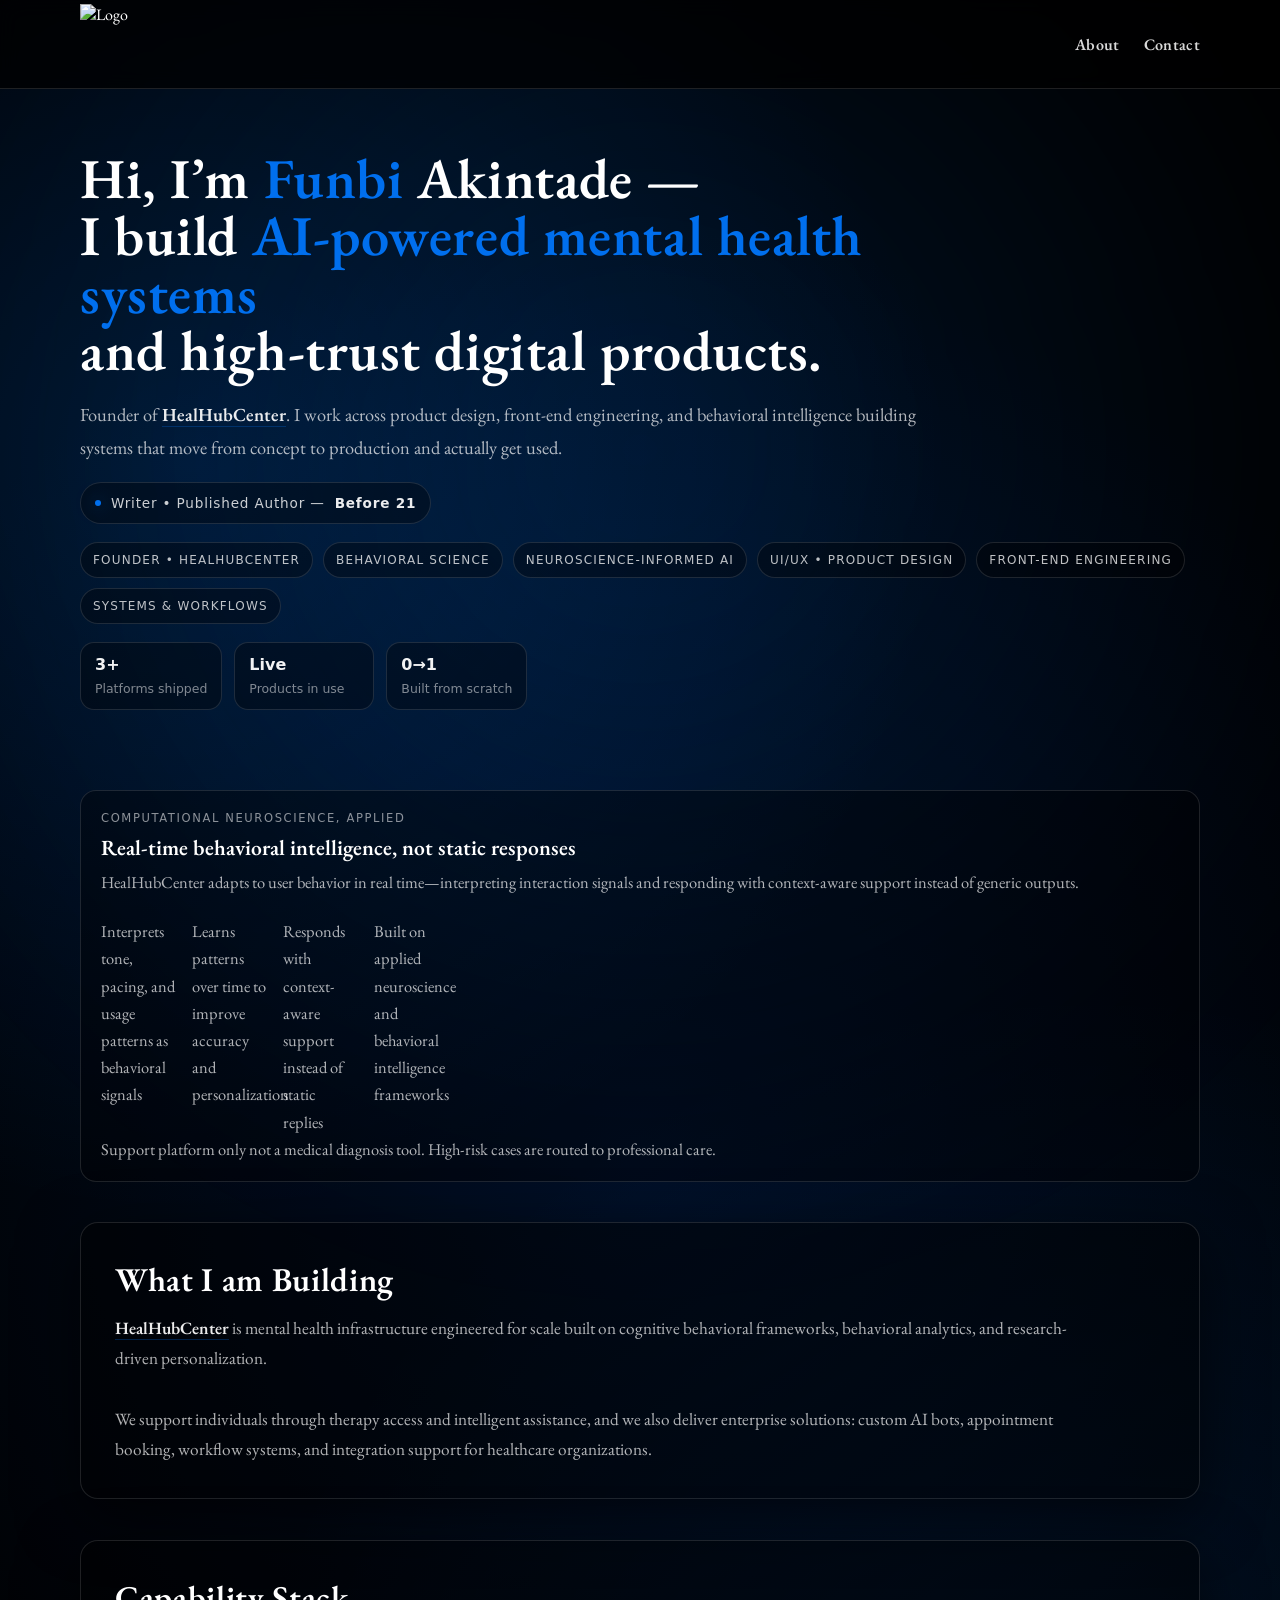
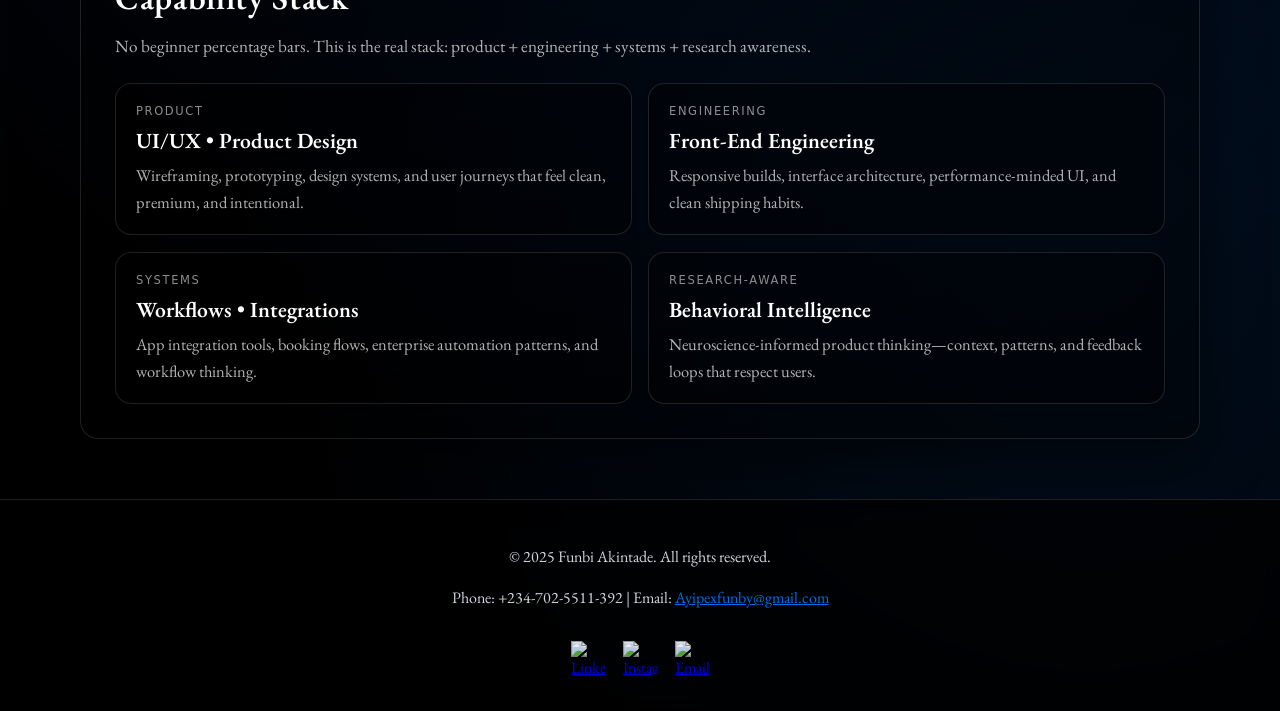
==== commit 75de922b: "Refine UI structure, improve responsiveness and neuro section layout" ====
--- a/index.html
+++ b/index.html
@@ -20,14 +20,15 @@
   <meta name="twitter:card" content="summary_large_image" />
 
   <link rel="stylesheet" href="https://cdnjs.cloudflare.com/ajax/libs/font-awesome/6.4.2/css/all.min.css" />
-
-  <!-- ✅ Garamond -->
-  <link rel="stylesheet" href="https://fonts.googleapis.com/css2?family=EB+Garamond:wght@400;500;600;700&display=swap" />
+  <link rel="stylesheet"
+    href="https://fonts.googleapis.com/css2?family=EB+Garamond:wght@400;500;600;700&display=swap" />
 
   <script src="https://cdn.tailwindcss.com"></script>
 
   <style>
-    html { scroll-behavior: smooth; }
+    html {
+      scroll-behavior: smooth;
+    }
 
     :root {
       --bg: #000000;
@@ -40,6 +41,10 @@
       --blueA: rgba(0, 119, 255, 0.18);
       --blueB: rgba(0, 119, 255, 0.12);
       --blueC: rgba(0, 60, 150, 0.25);
+    }
+
+    * {
+      box-sizing: border-box;
     }
 
     body {
@@ -56,7 +61,6 @@
       overflow-x: hidden;
     }
 
-    /* moving glow */
     body::before {
       content: "";
       position: fixed;
@@ -69,50 +73,88 @@
     }
 
     @keyframes floatGlow {
-      0% { transform: translate(-10%, -10%) scale(1); }
-      50% { transform: translate(10%, 5%) scale(1.1); }
-      100% { transform: translate(0%, 15%) scale(1); }
-    }
-
-    /* Header */
+      0% {
+        transform: translate(-10%, -10%) scale(1);
+      }
+
+      50% {
+        transform: translate(10%, 5%) scale(1.1);
+      }
+
+      100% {
+        transform: translate(0%, 15%) scale(1);
+      }
+    }
+
+    .container {
+      width: min(1120px, calc(100% - 40px));
+      margin: 0 auto;
+      position: relative;
+      z-index: 1;
+    }
+
     header {
       position: fixed;
       top: 0;
+      left: 0;
       width: 100%;
       background: rgba(0, 0, 0, 0.75);
       backdrop-filter: blur(10px);
-      padding: 16px 40px;
+      border-bottom: 1px solid var(--border);
       z-index: 20;
+    }
+
+    .header-inner {
+      width: min(1120px, calc(100% - 40px));
+      margin: 0 auto;
+      min-height: 88px;
       display: flex;
       justify-content: space-between;
       align-items: center;
-      border-bottom: 1px solid var(--border);
-    }
-
-    header img { height: 5rem; z-index: 21; }
+      gap: 20px;
+    }
+
+    header img {
+      height: 5rem;
+      display: block;
+    }
+
+    .navbar-right ul {
+      list-style: none;
+      display: flex;
+      gap: 24px;
+      margin: 0;
+      padding: 0;
+      align-items: center;
+    }
 
     .navbar-right a {
       text-decoration: none;
       font-weight: 600;
       color: rgba(255, 255, 255, 0.85);
       letter-spacing: 0.02em;
-    }
-
-    .navbar-right a:hover { color: var(--blue); }
+      transition: color 0.2s ease;
+    }
+
+    .navbar-right a:hover {
+      color: var(--blue);
+    }
 
     section {
-      margin-top: 110px;
-      padding: 52px 10%;
       position: relative;
       z-index: 1;
     }
 
-    /* Animation system (re-triggers) */
+    .section-block {
+      margin-top: 40px;
+    }
+
     .fx {
       opacity: 0;
       transform: translateY(22px);
-      transition: opacity 0.7s cubic-bezier(0.16, 1, 0.3, 1),
-                  transform 0.7s cubic-bezier(0.16, 1, 0.3, 1);
+      transition:
+        opacity 0.7s cubic-bezier(0.16, 1, 0.3, 1),
+        transform 0.7s cubic-bezier(0.16, 1, 0.3, 1);
       will-change: opacity, transform;
     }
 
@@ -121,40 +163,61 @@
       transform: translateY(0);
     }
 
-    .fx-left { transform: translateX(-22px); }
-    .fx-right { transform: translateX(22px); }
-    .fx-left.in, .fx-right.in { transform: translateX(0); }
-
-    /* HERO */
+    .fx-left {
+      transform: translateX(-22px);
+    }
+
+    .fx-right {
+      transform: translateX(22px);
+    }
+
+    .fx-left.in,
+    .fx-right.in {
+      transform: translateX(0);
+    }
+
     .hero {
+      padding-top: 150px;
+      padding-bottom: 40px;
       min-height: 72vh;
       display: flex;
-      flex-direction: column;
-      justify-content: center;
-      padding-top: 40px;
-    }
-
-    /* ✅ reduced size */
+      align-items: center;
+    }
+
+    .hero-inner {
+      display: grid;
+      grid-template-columns: minmax(0, 1.2fr);
+      gap: 24px;
+      width: 100%;
+    }
+
     .intro-text {
       max-width: 920px;
-      font-size: clamp(1.7rem, 3.2vw, 2.7rem); /* smaller + controlled */
+      font-size: clamp(2rem, 4.4vw, 4.1rem);
       font-weight: 600;
-      line-height: 1.08;
+      line-height: 1.02;
       letter-spacing: 0.01em;
-    }
-
-    .accent { color: var(--blue); }
+      margin: 0;
+    }
+
+    .accent {
+      color: var(--blue);
+    }
 
     .hero-sub {
-      max-width: 920px;
-      margin-top: 16px;
-      font-size: 1.18rem;
-      line-height: 1.75;
+      max-width: 860px;
+      margin: 0;
+      font-size: 1.15rem;
+      line-height: 1.8;
       color: var(--text-dim);
     }
 
+    .hero-stack {
+      display: grid;
+      gap: 18px;
+    }
+
     .hero-tags {
-      margin-top: 22px;
       display: flex;
       flex-wrap: wrap;
       gap: 10px;
@@ -162,7 +225,7 @@
 
     .tag {
       font-family: system-ui, -apple-system, Segoe UI, Roboto, Arial, sans-serif;
-      font-size: 0.78rem;
+      font-size: 0.75rem;
       letter-spacing: 0.1em;
       text-transform: uppercase;
       padding: 10px 12px;
@@ -178,7 +241,6 @@
       border-color: var(--border2);
     }
 
-    /* Clickable HealHubCenter styling */
     .brand-link {
       color: rgba(255, 255, 255, 0.92);
       text-decoration: none;
@@ -186,17 +248,76 @@
       transition: color 0.2s ease, border-color 0.2s ease;
       font-weight: 600;
     }
+
     .brand-link:hover {
       color: var(--blue);
       border-color: rgba(0, 119, 255, 0.6);
     }
 
-    /* Glass panel */
+    .book {
+      display: inline-flex;
+      align-items: center;
+      gap: 10px;
+      width: fit-content;
+      padding: 12px 14px;
+      border: 1px solid var(--border);
+      border-radius: 999px;
+      background: rgba(0, 0, 0, 0.35);
+      color: rgba(255, 255, 255, 0.8);
+      font-family: system-ui, -apple-system, Segoe UI, Roboto, Arial, sans-serif;
+      font-size: 0.85rem;
+      letter-spacing: 0.06em;
+    }
+
+    .book strong {
+      color: rgba(255, 255, 255, 0.92);
+      font-weight: 700;
+    }
+
+    .book .dot {
+      width: 6px;
+      height: 6px;
+      border-radius: 999px;
+      background: var(--blue);
+      box-shadow: 0 0 18px rgba(0, 119, 255, 0.6);
+      flex-shrink: 0;
+    }
+
+    .mini-stats {
+      display: flex;
+      gap: 12px;
+      flex-wrap: wrap;
+    }
+
+    .mini-stat {
+      min-width: 140px;
+      border: 1px solid var(--border);
+      padding: 12px 14px;
+      border-radius: 14px;
+      background: rgba(0, 0, 0, 0.35);
+      display: grid;
+      gap: 6px;
+    }
+
+    .mini-stat .num {
+      font-family: system-ui, -apple-system, Segoe UI, Roboto, Arial, sans-serif;
+      font-weight: 700;
+      font-size: 1rem;
+      color: rgba(255, 255, 255, 0.95);
+    }
+
+    .mini-stat .label {
+      font-family: system-ui, -apple-system, Segoe UI, Roboto, Arial, sans-serif;
+      font-size: 0.78rem;
+      line-height: 1.4;
+      color: var(--text-faint);
+    }
+
     .panel {
       background: rgba(0, 0, 0, 0.45);
       border: 1px solid var(--border);
-      border-radius: 14px;
-      padding: 42px 10%;
+      border-radius: 18px;
+      padding: 34px;
       box-shadow: 0 18px 60px rgba(0, 0, 0, 0.6);
       position: relative;
       overflow: hidden;
@@ -206,7 +327,7 @@
       content: "";
       position: absolute;
       inset: -40%;
-      background: linear-gradient(110deg, transparent 40%, rgba(255,255,255,0.06) 50%, transparent 60%);
+      background: linear-gradient(110deg, transparent 40%, rgba(255, 255, 255, 0.06) 50%, transparent 60%);
       transform: translateX(-60%) rotate(2deg);
       opacity: 0;
       pointer-events: none;
@@ -214,41 +335,58 @@
     }
 
     @keyframes shimmerSweep {
-      0% { transform: translateX(-60%) rotate(2deg); opacity: 0; }
-      12% { opacity: 0.18; }
-      20% { opacity: 0.06; }
-      45% { transform: translateX(60%) rotate(2deg); opacity: 0; }
-      100% { transform: translateX(60%) rotate(2deg); opacity: 0; }
+      0% {
+        transform: translateX(-60%) rotate(2deg);
+        opacity: 0;
+      }
+
+      12% {
+        opacity: 0.18;
+      }
+
+      20% {
+        opacity: 0.06;
+      }
+
+      45% {
+        transform: translateX(60%) rotate(2deg);
+        opacity: 0;
+      }
+
+      100% {
+        transform: translateX(60%) rotate(2deg);
+        opacity: 0;
+      }
     }
 
     .section-title {
-      font-size: 2.1rem;
+      font-size: clamp(1.7rem, 2.6vw, 2.5rem);
       font-weight: 600;
-      margin-bottom: 10px;
+      margin: 0 0 12px;
       letter-spacing: 0.02em;
     }
 
     .section-sub {
-      font-size: 1.15rem;
+      font-size: 1.08rem;
       color: var(--text-dim);
       line-height: 1.75;
       max-width: 980px;
-    }
-
-    /* Card grid */
+      margin: 0;
+    }
+
     .grid {
       margin-top: 22px;
       display: grid;
-      grid-template-columns: repeat(12, 1fr);
-      gap: 14px;
+      grid-template-columns: repeat(12, minmax(0, 1fr));
+      gap: 16px;
     }
 
     .card {
       grid-column: span 6;
       background: rgba(0, 0, 0, 0.35);
       border: 1px solid var(--border);
-      border-radius: 14px;
-      padding: 18px 18px 16px;
+      border-radius: 16px;
+      padding: 20px 20px 18px;
       transition: transform 0.22s ease, border-color 0.22s ease, box-shadow 0.22s ease;
       position: relative;
       overflow: hidden;
@@ -272,59 +410,88 @@
     .card h3 {
       font-size: 1.35rem;
       font-weight: 600;
-      margin-bottom: 8px;
+      margin: 0 0 8px;
     }
 
     .card p {
       color: var(--text-dim);
       line-height: 1.65;
-      font-size: 1.05rem;
+      font-size: 1.03rem;
+      margin: 0;
     }
 
     .card ul {
-      margin-top: 10px;
+      margin: 12px 0 0;
       padding-left: 18px;
       color: var(--text-dim);
       line-height: 1.7;
     }
 
-    .card li { margin-bottom: 6px; }
-
-    /* Book callout */
-    .book {
-      margin-top: 18px;
-      display: inline-flex;
-      align-items: center;
+    .card li {
+      margin-bottom: 6px;
+    }
+
+    .neuro-copy {
+      display: grid;
+      gap: 18px;
+    }
+
+    .lead {
+      font-size: 1.05rem;
+      line-height: 1.7;
+      color: rgba(255, 255, 255, 0.85);
+    }
+
+    .neuro-points {
+      display: grid;
       gap: 10px;
-      padding: 12px 14px;
-      border: 1px solid var(--border);
-      border-radius: 999px;
-      background: rgba(0,0,0,0.35);
-      color: rgba(255,255,255,0.8);
-      font-family: system-ui, -apple-system, Segoe UI, Roboto, Arial, sans-serif;
-      font-size: 0.85rem;
-      letter-spacing: 0.06em;
-    }
-
-    .book strong { color: rgba(255,255,255,0.92); font-weight: 700; }
-    .book .dot {
-      width: 6px; height: 6px; border-radius: 999px; background: var(--blue);
-      box-shadow: 0 0 18px rgba(0,119,255,0.6);
-    }
-
-    /* Footer */
+    }
+
+    .point {
+      display: flex;
+      align-items: flex-start;
+      gap: 10px;
+    }
+
+    .point .dot {
+      width: 6px;
+      height: 6px;
+      margin-top: 8px;
+      border-radius: 50%;
+      background: var(--blue);
+      flex-shrink: 0;
+    }
+
+    .point p {
+      margin: 0;
+      color: var(--text-dim);
+      font-size: 0.95rem;
+      line-height: 1.6;
+    }
+
+    .note {
+      font-size: 0.8rem;
+      color: var(--text-faint);
+    }
+
+
     footer {
       margin-top: 60px;
-      padding: 28px 40px;
+      padding: 28px 20px 36px;
       background: rgba(0, 0, 0, 0.75);
       backdrop-filter: blur(10px);
       border-top: 1px solid var(--border);
+      position: relative;
+      z-index: 2;
+    }
+
+    .footer-inner {
+      width: min(1120px, calc(100% - 40px));
+      margin: 0 auto;
       display: flex;
       flex-direction: column;
       align-items: center;
       gap: 14px;
-      position: relative;
-      z-index: 2;
     }
 
     footer .footer-text {
@@ -335,16 +502,27 @@
       line-height: 1.6;
     }
 
-    footer .footer-text a { color: var(--blue); }
-    footer .footer-text a:hover { color: rgba(255,255,255,0.9); }
-
-    .social-icons { display: flex; justify-content: center; gap: 18px; }
+    footer .footer-text a {
+      color: var(--blue);
+    }
+
+    footer .footer-text a:hover {
+      color: rgba(255, 255, 255, 0.9);
+    }
+
+    .social-icons {
+      display: flex;
+      justify-content: center;
+      gap: 18px;
+      flex-wrap: wrap;
+    }
 
     .social-icons a img {
       width: 34px;
       height: 34px;
       opacity: 0.92;
       transition: transform 0.2s ease, opacity 0.2s ease;
+      display: block;
     }
 
     .social-icons a:hover img {
@@ -353,229 +531,319 @@
     }
 
     @media (max-width: 900px) {
-      .card { grid-column: span 12; }
-      section { padding: 46px 7%; }
-      header { padding: 14px 18px; }
-      header img { height: 4.3rem; }
-      .panel { padding: 34px 7%; }
-      .hero { min-height: 74vh; }
+
+      .container,
+      .header-inner,
+      .footer-inner {
+        width: min(100% - 28px, 1120px);
+      }
+
+      .header-inner {
+        min-height: 76px;
+      }
+
+      header img {
+        height: 4rem;
+      }
+
+      .hero {
+        padding-top: 132px;
+        padding-bottom: 18px;
+        min-height: auto;
+      }
+
+      .intro-text {
+        font-size: clamp(1.8rem, 8vw, 2.8rem);
+        line-height: 1.06;
+      }
+
+      .hero-sub {
+        font-size: 1.03rem;
+        line-height: 1.7;
+      }
+
+      .panel {
+        padding: 24px 18px;
+      }
+
+      .card {
+        grid-column: span 12;
+      }
+
+      .mini-stats {
+        display: grid;
+        grid-template-columns: 1fr;
+      }
+
+      .mini-stat {
+        min-width: 0;
+      }
+    }
+
+    @media (max-width: 640px) {
+      .header-inner {
+        gap: 14px;
+      }
+
+      .navbar-right ul {
+        gap: 16px;
+      }
+
+      .navbar-right a {
+        font-size: 0.95rem;
+      }
+
+      header img {
+        height: 3.3rem;
+      }
+
+      .hero-tags {
+        gap: 8px;
+      }
+
+      .tag {
+        font-size: 0.68rem;
+        padding: 9px 10px;
+        letter-spacing: 0.08em;
+      }
+
+      .book {
+        width: 100%;
+        justify-content: center;
+        text-align: center;
+        font-size: 0.78rem;
+      }
+
+      .section-title {
+        line-height: 1.15;
+      }
+
+      .section-sub,
+      .card p,
+      .card ul {
+        font-size: 0.98rem;
+      }
+
+      footer .footer-text {
+        font-size: 0.94rem;
+      }
     }
   </style>
 </head>
 
 <body class="bg-black text-white">
-  <header class="flex justify-between items-center transition-all">
-    <div class="navbar-left">
-      <img src="img/Black And White Minimalist Typography Personal Logo (1).png" alt="Logo" class="navbar-img" />
-    </div>
-    <div class="navbar-right">
-      <nav>
-        <ul class="flex space-x-6">
-          <li><a href="about.html">About</a></li>
-           <li><a href="contact.html">Contact</a></li>
-        </ul>
-      </nav>
+  <header>
+    <div class="header-inner">
+      <div class="navbar-left">
+        <img src="img/Black And White Minimalist Typography Personal Logo (1).png" alt="Logo" class="navbar-img" />
+      </div>
+
+      <div class="navbar-right">
+        <nav>
+          <ul>
+            <li><a href="about.html">About</a></li>
+            <li><a href="contact.html">Contact</a></li>
+          </ul>
+        </nav>
+      </div>
     </div>
   </header>
 
-  <!-- HERO -->
   <section class="hero fx" data-fx="hero">
-    <h1 class="intro-text">
-      Hi, I’m <span class="accent">Funbi</span> Akintade —<br />
-      Founder building neuroscience-informed<br />
-      mental health AI, with elite product taste.
-    </h1>
-
-    <p class="hero-sub">
-      I lead
-      <a class="brand-link healhub-link" href="https://www.healhubcenter.com" rel="noopener">HealHubCenter</a>:
-      a behavioral science and cognitive intelligence platform combining therapy, personalized AI support, and real-time pattern insight.
-      I also design and engineer the interfaces behind high trust products—UI/UX, front-end, and product strategy.
-    </p>
-
-    <!-- Published Book -->
-    <div class="book">
-      <span class="dot"></span>
-      Writer • Published Author — <strong>Before 21</strong>
-    </div>
-
-    <div class="hero-tags">
-      <span class="tag">Founder • HealHubCenter</span>
-      <span class="tag">Behavioral Science</span>
-      <span class="tag">Neuroscience-informed AI</span>
-      <span class="tag">UI/UX • Product Design</span>
-      <span class="tag">Front-End Engineering</span>
-      <span class="tag">Systems & Workflows</span>
-    </div>
-  </section>
-<p class="subhead mt-5">
-  Founder and CEO of
-  <a class="brand-link healhub-link" href="https://www.healhubcenter.com"  rel="noopener">HealHubCenter</a>,
-  I design and engineer neuroscience-informed mental health AI that adapts in real time, with the polish of enterprise product.
-</p>
-
-<div class="mt-8 card">
-  <div class="kicker mb-2">Computational Neuroscience, Applied</div>
-  <h3>How HealHubCenter adapts in real time</h3>
-  <p>
-    HealHubCenter is built on applied computational neuroscience and behavioral science research. Instead of treating support
-    like a one-off chat, the system learns patterns over time and responds with context. It observes interaction signals like
-    language tone, pacing, frequency, and routine shifts to infer a user’s moment-to-moment state and deliver more appropriate support.
-  </p>
-  <p class="mt-3">
-    Under the hood, it uses signal-inspired modeling approaches drawn from years of research across affective neuroscience,
-    cognitive behavioral frameworks, and learning systems. The result is personalized assistance that feels intentional, not generic,
-    while respecting privacy and safety boundaries.
-  </p>
-  <p class="mt-3" style="color: rgba(255,255,255,0.62); font-family: system-ui, -apple-system, Segoe UI, Roboto, Arial, sans-serif; font-size: 0.9rem;">
-    Note: HealHubCenter is a support platform and does not provide medical diagnosis. When risk is detected, the system routes users to appropriate resources and professional care pathways.
-  </p>
-</div>
-
-  <!-- ABOUT -->
-  <section id="about" class="panel fx fx-left">
-    <div class="text-container">
-      <h2 class="section-title">What I’m Building</h2>
-      <p class="section-sub">
-        <a class="brand-link healhub-link" href="https://www.healhubcenter.com" rel="noopener">HealHubCenter</a>
-        is mental health infrastructure engineered for scale—built on cognitive behavioral frameworks, behavioral analytics,
-        and research-driven personalization.
-        <br /><br />
-        We support individuals through therapy access and intelligent assistance, and we also deliver enterprise solutions:
-        custom AI bots, appointment booking, workflow systems, and integration support for healthcare organizations.
-      </p>
-    </div>
-  </section>
-
-  <!-- SELECTED WORK (as premium animated cards) -->
-  <section id="projects" class="panel fx fx-right">
-    <h2 class="section-title">Selected Work</h2>
-    <p class="section-sub">
-      Curated highlights. Next we’ll plug in your full list (US-based work, enterprise builds, client sites, and your major milestones)
-      and format it as a case-study grid.
-    </p>
-
-    <div class="grid">
-      <div class="card fx" data-delay="0">
-        <div class="kicker">Product • Platform</div>
-        <h3>
-          <a class="brand-link healhub-link" href="https://www.healhubcenter.com"  rel="noopener">HealHubCenter</a> Ecosystem
-        </h3>
-        <p>
-          Product design + front-end build of a mental health AI platform focused on personalization, trust, and scalability.
-        </p>
-        <ul>
-          <li>Therapy + AI support experience design</li>
-          <li>Behavior-aware flows and retention loops</li>
-          <li>Premium UI systems that feel enterprise</li>
-        </ul>
-      </div>
-
-      <div class="card fx" data-delay="60">
-        <div class="kicker">Enterprise • Automation</div>
-        <h3>Custom AI Bots & Workflows</h3>
-        <p>
-          Built full websites and implemented systems for AI agents/bot services covering workflows, onboarding, and conversion.
-        </p>
-        <ul>
-          <li>Booking + workflow automation concepts</li>
-          <li>Landing-to-product journey design</li>
-          <li>Integration-ready UI patterns</li>
-        </ul>
-      </div>
-
-      <div class="card fx" data-delay="120">
-        <div class="kicker">Design • Systems</div>
-        <h3>Design Systems & UI Libraries</h3>
-        <p>
-          Created scalable design foundations across products: typography, components, spacing, and interaction rules.
-        </p>
-        <ul>
-          <li>Reusable component patterns</li>
-          <li>Accessibility + high-trust design</li>
-          <li>Consistency across pages & features</li>
-        </ul>
-      </div>
-
-      <div class="card fx" data-delay="180">
-        <div class="kicker">Visual • Creative</div>
-        <h3>Senior-Level Visual & Brand Support</h3>
-        <p>
-          Strong graphic design execution for product visuals, marketing assets, and identity alignment—without looking “template-ish.”
-        </p>
-        <ul>
-          <li>Marketing & product graphics</li>
-          <li>Brand polish & direction</li>
-          <li>Visual hierarchy that converts</li>
-        </ul>
+    <div class="container">
+      <div class="hero-inner">
+        <div class="hero-stack">
+          <h1 class="intro-text">
+            Hi, I’m <span class="accent">Funbi</span> Akintade —<br />
+            I build <span class="accent">AI-powered mental health systems</span><br />
+            and high-trust digital products.
+          </h1>
+
+          <p class="hero-sub">
+            Founder of
+            <a class="brand-link healhub-link" href="https://www.healhubcenter.com" rel="noopener">HealHubCenter</a>.
+            I work across product design, front-end engineering, and behavioral intelligence
+            building systems that move from concept to production and actually get used.
+          </p>
+
+          <div class="book">
+            <span class="dot"></span>
+            Writer • Published Author — <strong>Before 21</strong>
+          </div>
+
+          <div class="hero-tags">
+            <span class="tag">Founder • HealHubCenter</span>
+            <span class="tag">Behavioral Science</span>
+            <span class="tag">Neuroscience-informed AI</span>
+            <span class="tag">UI/UX • Product Design</span>
+            <span class="tag">Front-End Engineering</span>
+            <span class="tag">Systems & Workflows</span>
+          </div>
+
+          <div class="mini-stats">
+            <div class="mini-stat">
+              <span class="num">3+</span>
+              <span class="label">Platforms shipped</span>
+            </div>
+            <div class="mini-stat">
+              <span class="num">Live</span>
+              <span class="label">Products in use</span>
+            </div>
+            <div class="mini-stat">
+              <span class="num">0→1</span>
+              <span class="label">Built from scratch</span>
+            </div>
+          </div>
+        </div>
       </div>
     </div>
   </section>
 
-  <!-- CAPABILITIES (cards) -->
-  <section id="skills" class="panel fx fx-left">
-    <h2 class="section-title">Capability Stack</h2>
-    <p class="section-sub">
-      No beginner percentage bars. This is the real stack: product + engineering + systems + research awareness.
-    </p>
-
-    <div class="grid">
-      <div class="card fx" data-delay="0">
-        <div class="kicker">Product</div>
-        <h3>UI/UX • Product Design</h3>
-        <p>Wireframing, prototyping, design systems, and user journeys that feel clean, premium, and intentional.</p>
+  <section class="section-block">
+  <div class="container">
+    <div class="card fx">
+
+      <div class="kicker mb-2">Computational Neuroscience, Applied</div>
+
+      <h3 class="text-xl font-semibold mb-3">
+        Real-time behavioral intelligence, not static responses
+      </h3>
+
+      <!-- LEAD -->
+      <p class="lead max-w-[720px]">
+        HealHubCenter adapts to user behavior in real time—interpreting interaction signals
+        and responding with context-aware support instead of generic outputs.
+      </p>
+
+      <!-- GRID SYSTEM (MORE VISUAL, LESS BORING) -->
+      <div class="grid grid-cols-1 md:grid-cols-2 gap-4 mt-5 max-w-[900px]">
+
+        <div class="flex gap-3 items-start p-4 rounded-xl border border-[rgba(255,255,255,0.12)] bg-[rgba(0,0,0,0.35)] hover:translate-y-[-4px] transition">
+          <div class="w-2 h-2 mt-2 rounded-full bg-[rgba(0,119,255,0.9)] shadow-[0_0_12px_rgba(0,119,255,0.6)]"></div>
+          <p class="text-[rgba(255,255,255,0.7)] text-[0.95rem] leading-relaxed">
+            Interprets tone, pacing, and usage patterns as behavioral signals
+          </p>
+        </div>
+
+        <div class="flex gap-3 items-start p-4 rounded-xl border border-[rgba(255,255,255,0.12)] bg-[rgba(0,0,0,0.35)] hover:translate-y-[-4px] transition">
+          <div class="w-2 h-2 mt-2 rounded-full bg-[rgba(0,119,255,0.9)] shadow-[0_0_12px_rgba(0,119,255,0.6)]"></div>
+          <p class="text-[rgba(255,255,255,0.7)] text-[0.95rem] leading-relaxed">
+            Learns patterns over time to improve accuracy and personalization
+          </p>
+        </div>
+
+        <div class="flex gap-3 items-start p-4 rounded-xl border border-[rgba(255,255,255,0.12)] bg-[rgba(0,0,0,0.35)] hover:translate-y-[-4px] transition">
+          <div class="w-2 h-2 mt-2 rounded-full bg-[rgba(0,119,255,0.9)] shadow-[0_0_12px_rgba(0,119,255,0.6)]"></div>
+          <p class="text-[rgba(255,255,255,0.7)] text-[0.95rem] leading-relaxed">
+            Responds with context-aware support instead of static replies
+          </p>
+        </div>
+
+        <div class="flex gap-3 items-start p-4 rounded-xl border border-[rgba(255,255,255,0.12)] bg-[rgba(0,0,0,0.35)] hover:translate-y-[-4px] transition">
+          <div class="w-2 h-2 mt-2 rounded-full bg-[rgba(0,119,255,0.9)] shadow-[0_0_12px_rgba(0,119,255,0.6)]"></div>
+          <p class="text-[rgba(255,255,255,0.7)] text-[0.95rem] leading-relaxed">
+            Built on applied neuroscience and behavioral intelligence frameworks
+          </p>
+        </div>
+
       </div>
 
-      <div class="card fx" data-delay="60">
-        <div class="kicker">Engineering</div>
-        <h3>Front-End Engineering</h3>
-        <p>Responsive builds, interface architecture, performance-minded UI, and clean shipping habits.</p>
-      </div>
-
-      <div class="card fx" data-delay="120">
-        <div class="kicker">Systems</div>
-        <h3>Workflows • Integrations</h3>
-        <p>App integration tools, booking flows, enterprise automation patterns, and workflow thinking.</p>
-      </div>
-
-      <div class="card fx" data-delay="180">
-        <div class="kicker">Research-Aware</div>
-        <h3>Behavioral Intelligence</h3>
-        <p>Neuroscience-informed product thinking—context, patterns, and feedback loops that respect users.</p>
+      <!-- NOTE -->
+      <p class="note mt-5 max-w-[720px]">
+        Support platform only not a medical diagnosis tool. High-risk cases are routed to professional care.
+      </p>
+
+    </div>
+  </div>
+</section>
+
+  <section id="about" class="section-block fx fx-left">
+    <div class="container">
+      <div class="panel">
+        <div class="text-container">
+          <h2 class="section-title">What I am Building</h2>
+          <p class="section-sub">
+            <a class="brand-link healhub-link" href="https://www.healhubcenter.com" rel="noopener">HealHubCenter</a>
+            is mental health infrastructure engineered for scale built on cognitive behavioral frameworks, behavioral
+            analytics, and research-driven personalization.
+            <br /><br />
+            We support individuals through therapy access and intelligent assistance, and we also deliver enterprise
+            solutions: custom AI bots, appointment booking, workflow systems, and integration support for healthcare
+            organizations.
+          </p>
+        </div>
       </div>
     </div>
   </section>
 
+  <section id="skills" class="section-block fx fx-left">
+    <div class="container">
+      <div class="panel">
+        <h2 class="section-title">Capability Stack</h2>
+        <p class="section-sub">
+          No beginner percentage bars. This is the real stack: product + engineering + systems + research awareness.
+        </p>
+
+        <div class="grid">
+          <div class="card fx" data-delay="0">
+            <div class="kicker">Product</div>
+            <h3>UI/UX • Product Design</h3>
+            <p>Wireframing, prototyping, design systems, and user journeys that feel clean, premium, and intentional.
+            </p>
+          </div>
+
+          <div class="card fx" data-delay="60">
+            <div class="kicker">Engineering</div>
+            <h3>Front-End Engineering</h3>
+            <p>Responsive builds, interface architecture, performance-minded UI, and clean shipping habits.</p>
+          </div>
+
+          <div class="card fx" data-delay="120">
+            <div class="kicker">Systems</div>
+            <h3>Workflows • Integrations</h3>
+            <p>App integration tools, booking flows, enterprise automation patterns, and workflow thinking.</p>
+          </div>
+
+          <div class="card fx" data-delay="180">
+            <div class="kicker">Research-Aware</div>
+            <h3>Behavioral Intelligence</h3>
+            <p>Neuroscience-informed product thinking—context, patterns, and feedback loops that respect users.</p>
+          </div>
+        </div>
+      </div>
+    </div>
+  </section>
+
   <footer class="mt-10 text-center py-2">
-    <div class="footer-text mb-2">
-      <p>&copy; 2025 Funbi Akintade. All rights reserved.</p>
-      <p>
-        Phone: +234-702-5511-392 |
-        Email: <a href="mailto:Ayipexfunby@gmail.com">Ayipexfunby@gmail.com</a>
-      </p>
-    </div>
-
-    <div class="social-icons">
-      <a href="https://www.linkedin.com/in/funbi-akintade-59a4ba237"  rel="noopener">
-        <img src="https://img.icons8.com/ios-filled/40/ffffff/linkedin.png" alt="LinkedIn" />
-      </a>
-      <a href="https://www.instagram.com/oluwafunbilayorr" rel="noopener">
-        <img src="https://img.icons8.com/ios-filled/40/ffffff/instagram-new.png" alt="Instagram" />
-      </a>
-      <a href="mailto:Ayipexfunby@gmail.com">
-        <img src="https://img.icons8.com/ios-filled/40/ffffff/email.png" alt="Email" />
-      </a>
+    <div class="footer-inner">
+      <div class="footer-text mb-2">
+        <p>&copy; 2025 Funbi Akintade. All rights reserved.</p>
+        <p>
+          Phone: +234-702-5511-392 |
+          Email: <a href="mailto:Ayipexfunby@gmail.com">Ayipexfunby@gmail.com</a>
+        </p>
+      </div>
+
+      <div class="social-icons">
+        <a href="https://www.linkedin.com/in/funbi-akintade-59a4ba237" rel="noopener">
+          <img src="https://img.icons8.com/ios-filled/40/ffffff/linkedin.png" alt="LinkedIn" />
+        </a>
+        <a href="https://www.instagram.com/oluwafunbilayorr" rel="noopener">
+          <img src="https://img.icons8.com/ios-filled/40/ffffff/instagram-new.png" alt="Instagram" />
+        </a>
+        <a href="mailto:Ayipexfunby@gmail.com">
+          <img src="https://img.icons8.com/ios-filled/40/ffffff/email.png" alt="Email" />
+        </a>
+      </div>
     </div>
   </footer>
 
   <script>
-    // Make every HealHubCenter mention go to your URL (so yes, you can click it “20 times” everywhere it appears)
     const HEALHUB_URL = "https://www.healhubcenter.com";
     document.querySelectorAll(".healhub-link").forEach(a => {
       a.href = HEALHUB_URL;
     });
 
-    // Animation observer that re-triggers when you scroll away and come back
     const fxEls = document.querySelectorAll(".fx");
     const observer = new IntersectionObserver((entries) => {
       entries.forEach(entry => {
@@ -583,7 +851,6 @@
         if (entry.isIntersecting) {
           setTimeout(() => entry.target.classList.add("in"), delay);
         } else {
-          // ✅ re-trigger when you scroll back
           entry.target.classList.remove("in");
         }
       });
@@ -591,7 +858,6 @@
 
     fxEls.forEach(el => observer.observe(el));
 
-    // "Surprise" load effect: animate hero immediately on load.
     window.addEventListener("load", () => {
       const hero = document.querySelector('[data-fx="hero"]');
       if (hero) hero.classList.add("in");
@@ -599,4 +865,4 @@
   </script>
 </body>
 
-</html>
+</html>
